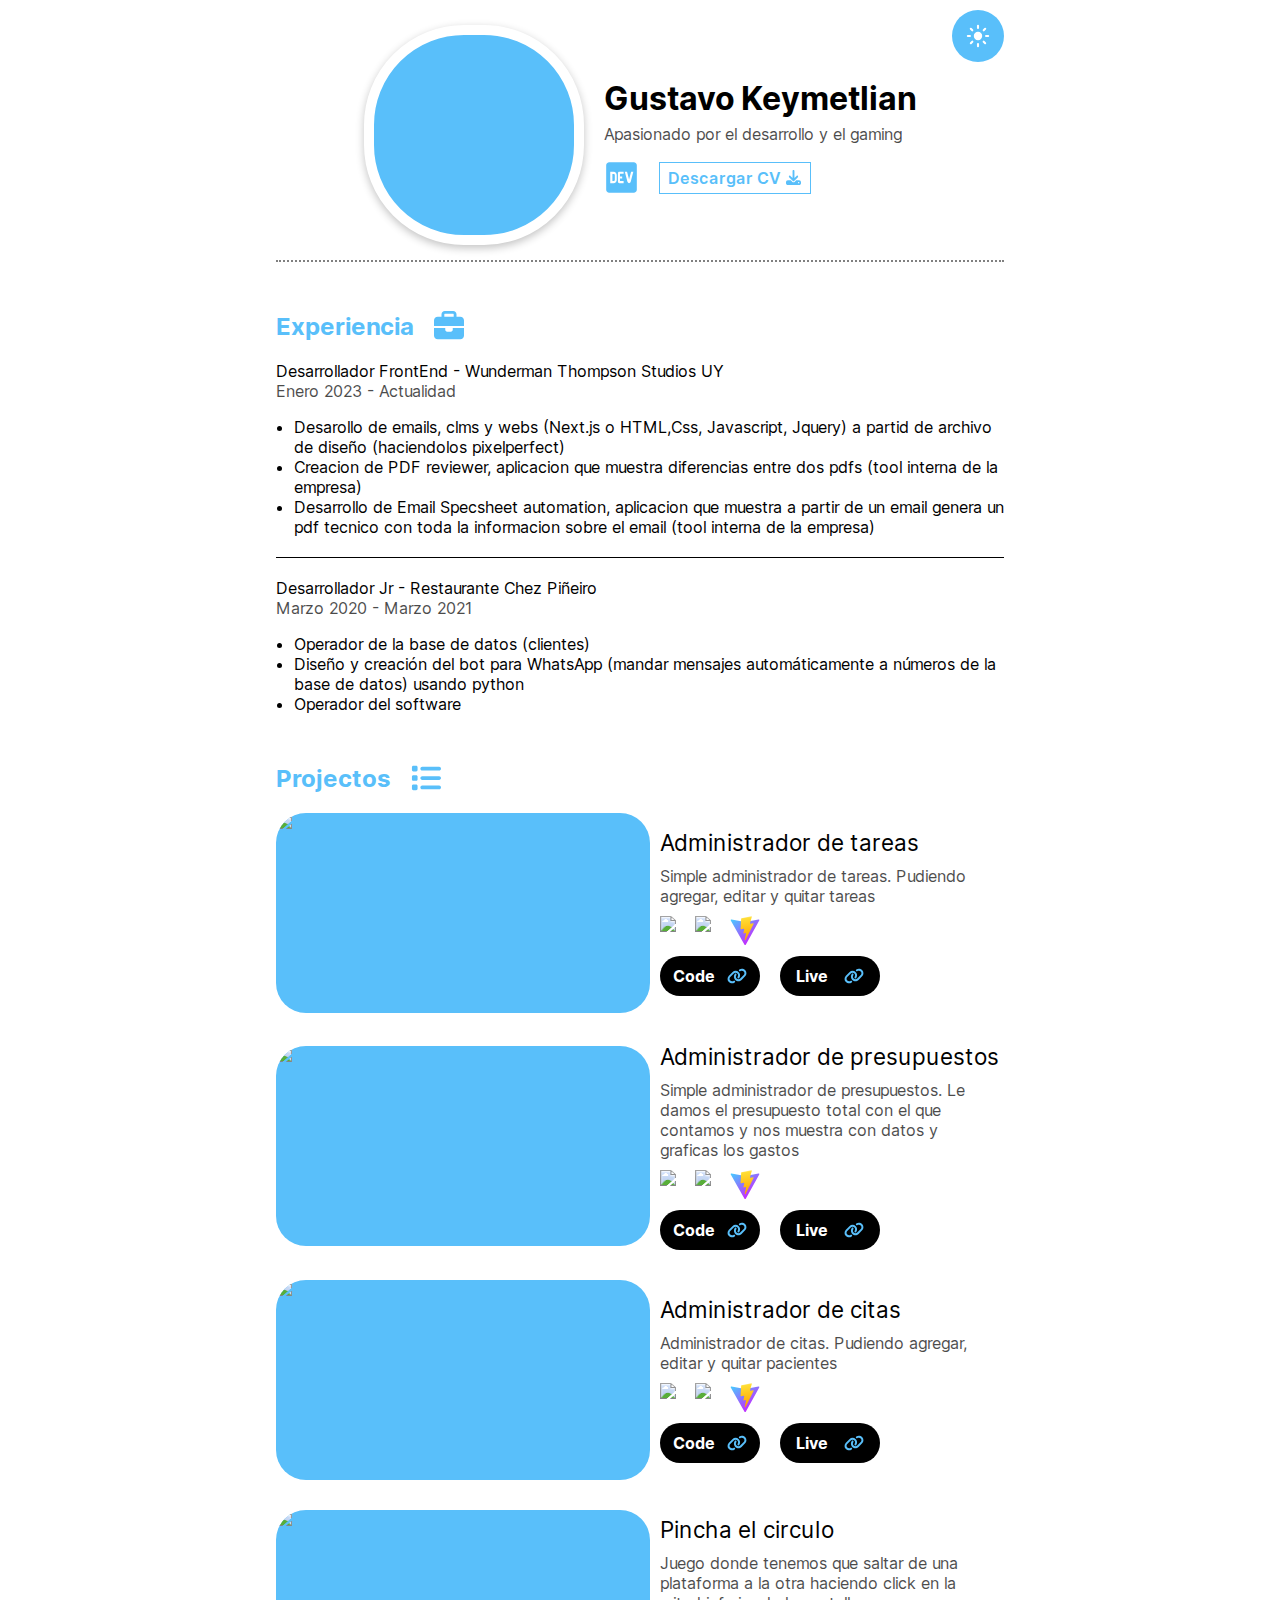
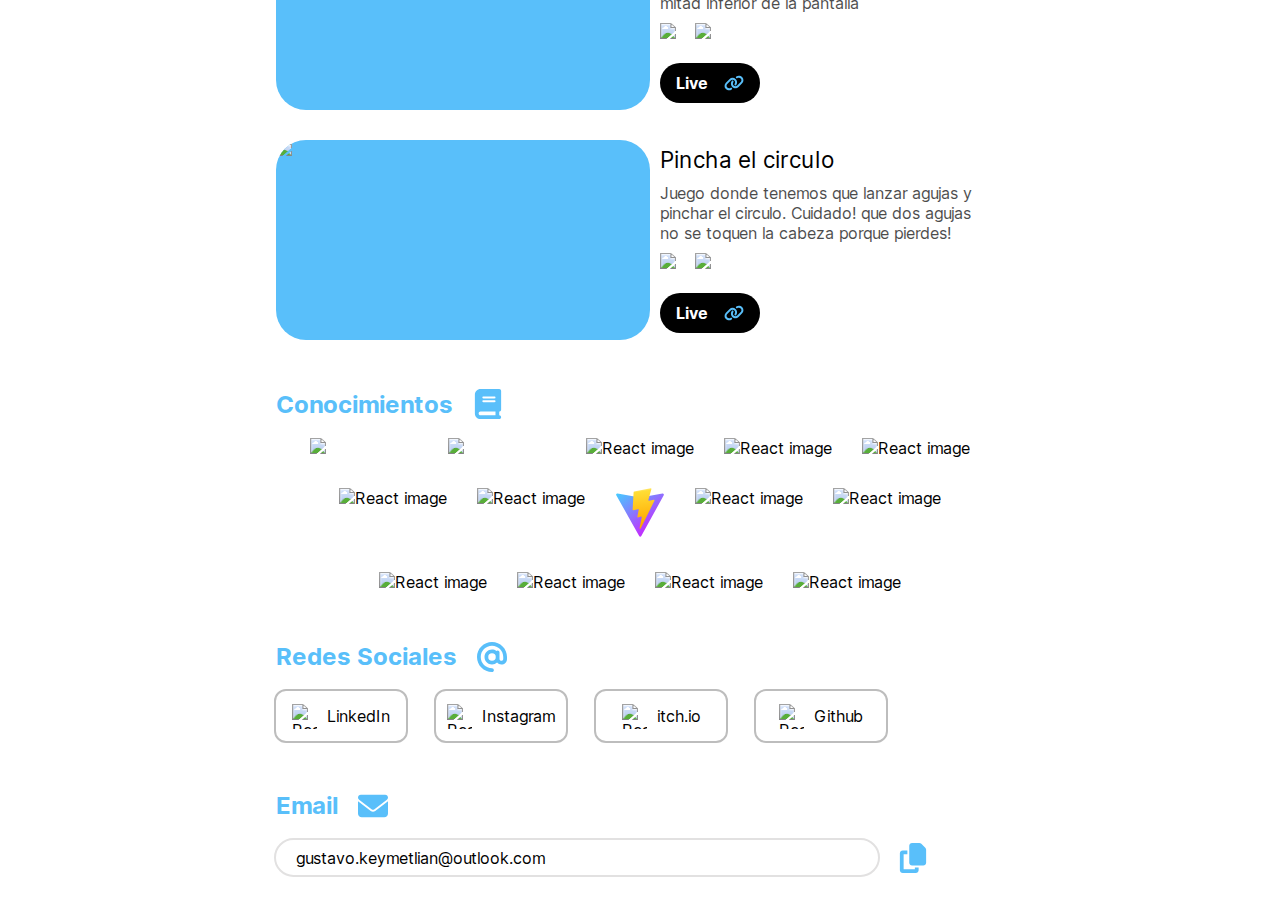
==== index.html @ 286934a1 "first portfolio" ====
<!DOCTYPE html><html lang="en"><head><meta charSet="utf-8"/><meta name="viewport" content="width=device-width, initial-scale=1"/><link rel="stylesheet" href="/_next/static/css/5f90baff3af85e0c.css" crossorigin="" data-precedence="next"/><link rel="stylesheet" href="/_next/static/css/d1be7bbf5c5e3a6f.css" crossorigin="" data-precedence="next"/><link rel="preload" as="script" fetchPriority="low" href="/_next/static/chunks/webpack-bd243fb8716d990f.js" crossorigin=""/><script src="/_next/static/chunks/fd9d1056-682474884c722e09.js" async="" crossorigin=""></script><script src="/_next/static/chunks/938-63525f9041b79ed0.js" async="" crossorigin=""></script><script src="/_next/static/chunks/main-app-09507c2486bda4ed.js" async="" crossorigin=""></script><script src="/_next/static/chunks/403-03a3c2fce11b69e3.js" async=""></script><script src="/_next/static/chunks/app/page-46fab2dc0947a4aa.js" async=""></script><script src="/_next/static/chunks/app/layout-208a69a991463c40.js" async=""></script><title>Gustavo Portfolio</title><meta name="description" content="Portfolio Desarrollador Web con next"/><script src="/_next/static/chunks/polyfills-c67a75d1b6f99dc8.js" crossorigin="" noModule=""></script></head><body class="__className_e66fe9"><div class="father"><button aria-label="Toggle Dark Mode" class="toggleButon"><svg xmlns="http://www.w3.org/2000/svg" viewBox="0 0 20 20" fill="currentColor" aria-hidden="true" class="icon"><path d="M10 2a.75.75 0 01.75.75v1.5a.75.75 0 01-1.5 0v-1.5A.75.75 0 0110 2zM10 15a.75.75 0 01.75.75v1.5a.75.75 0 01-1.5 0v-1.5A.75.75 0 0110 15zM10 7a3 3 0 100 6 3 3 0 000-6zM15.657 5.404a.75.75 0 10-1.06-1.06l-1.061 1.06a.75.75 0 001.06 1.06l1.06-1.06zM6.464 14.596a.75.75 0 10-1.06-1.06l-1.06 1.06a.75.75 0 001.06 1.06l1.06-1.06zM18 10a.75.75 0 01-.75.75h-1.5a.75.75 0 010-1.5h1.5A.75.75 0 0118 10zM5 10a.75.75 0 01-.75.75h-1.5a.75.75 0 010-1.5h1.5A.75.75 0 015 10zM14.596 15.657a.75.75 0 001.06-1.06l-1.06-1.061a.75.75 0 10-1.06 1.06l1.06 1.06zM5.404 6.464a.75.75 0 001.06-1.06l-1.06-1.06a.75.75 0 10-1.061 1.06l1.06 1.06z"></path></svg></button><section class="presentation_presentation__8xb_M undefined"><img alt="fotoGustavo" loading="lazy" width="350" height="350" decoding="async" data-nimg="1" class="presentation_profilePhoto__V4IY3" style="color:transparent" srcSet="/_next/image?url=%2F_next%2Fstatic%2Fmedia%2FfotoPerfil.a885a30d.png&amp;w=384&amp;q=75 1x, /_next/image?url=%2F_next%2Fstatic%2Fmedia%2FfotoPerfil.a885a30d.png&amp;w=750&amp;q=75 2x" src="/_next/image?url=%2F_next%2Fstatic%2Fmedia%2FfotoPerfil.a885a30d.png&amp;w=750&amp;q=75"/><div><h1 class="presentation_name__ZQnEI">Gustavo Keymetlian</h1><p class="presentation_description__AhUSm">Apasionado por el desarrollo y el gaming</p><div class="presentation_flex__hLR5l"><img alt="download image" loading="lazy" width="35" height="35" decoding="async" data-nimg="1" style="color:transparent" src="/_next/static/media/dev.2a977ae3.svg"/><a class="presentation_downloadSection__NT1V_ " href="@/../public/GustavoKeymetlian.pdf" download="">Descargar CV<img alt="download image" loading="lazy" width="15" height="15" decoding="async" data-nimg="1" style="color:transparent" src="/_next/static/media/download.70f32d7f.svg"/></a></div></div></section><section class="experience_experiences__1sxqH undefined"><div class="experience_flex__o4toz"><h2>Experiencia</h2><img alt="work image" loading="lazy" width="30" height="30" decoding="async" data-nimg="1" style="color:transparent" src="/_next/static/media/work.b83b3280.svg"/></div><div class="experience_experience__ClZl7"><p>Desarrollador FrontEnd - Wunderman Thompson Studios UY</p><span class="experience_greyText__TG2TB">Enero 2023 - Actualidad</span><ul><li>Desarollo de emails, clms y webs (Next.js o HTML,Css, Javascript, Jquery) a partid de archivo de diseño (haciendolos pixelperfect)</li><li>Creacion de PDF reviewer, aplicacion que muestra diferencias entre dos pdfs (tool interna de la empresa)</li><li>Desarrollo de Email Specsheet automation, aplicacion que muestra a partir de un email genera un pdf tecnico con toda la informacion sobre el email (tool interna de la empresa)</li></ul></div><div class="experience_separator__AfXGa"></div><div class="experience_experience__ClZl7"><p>Desarrollador Jr - Restaurante Chez Piñeiro</p><span class="experience_greyText__TG2TB">Marzo 2020 - Marzo 2021</span><ul><li>Operador de la base de datos (clientes)</li><li>Diseño y creación del bot para WhatsApp (mandar mensajes automáticamente a números de la base de datos) usando python</li><li>Operador del software</li></ul></div></section><section class="projects_projects__10ovj undefined"><div class="projects_flex__IRJRh"><h2>Projectos</h2><img alt="list image" loading="lazy" width="30" height="30" decoding="async" data-nimg="1" style="color:transparent" src="/_next/static/media/list.fbb0ab60.svg"/></div><div class="projects_project___bQSG"><div class="projects_imgContainer__wbToX"><img alt="Project Image" loading="lazy" width="500" height="300" decoding="async" data-nimg="1" style="color:transparent" srcSet="/_next/image?url=%2F_next%2Fstatic%2Fmedia%2FtaskManager.24642ab4.png&amp;w=640&amp;q=75 1x, /_next/image?url=%2F_next%2Fstatic%2Fmedia%2FtaskManager.24642ab4.png&amp;w=1080&amp;q=75 2x" src="/_next/image?url=%2F_next%2Fstatic%2Fmedia%2FtaskManager.24642ab4.png&amp;w=1080&amp;q=75"/></div><div class="projects_gap__sXAwa"><p class="projects_projectTitle__dQ88e">Administrador de tareas</p><div class="projects_greyText__fYWQj">Simple administrador de tareas. Pudiendo agregar, editar y quitar tareas</div><div class="projects_techImgs__Gky8Z"><img alt="React Logo" loading="lazy" width="30" height="30" decoding="async" data-nimg="1" style="color:transparent" srcSet="/_next/image?url=%2F_next%2Fstatic%2Fmedia%2Freact.4e445c0e.png&amp;w=32&amp;q=75 1x, /_next/image?url=%2F_next%2Fstatic%2Fmedia%2Freact.4e445c0e.png&amp;w=64&amp;q=75 2x" src="/_next/image?url=%2F_next%2Fstatic%2Fmedia%2Freact.4e445c0e.png&amp;w=64&amp;q=75"/><img alt="Tailwind Logo" loading="lazy" width="30" height="30" decoding="async" data-nimg="1" style="color:transparent" srcSet="/_next/image?url=%2F_next%2Fstatic%2Fmedia%2Ftailwind.8c4e25c4.png&amp;w=32&amp;q=75 1x, /_next/image?url=%2F_next%2Fstatic%2Fmedia%2Ftailwind.8c4e25c4.png&amp;w=64&amp;q=75 2x" src="/_next/image?url=%2F_next%2Fstatic%2Fmedia%2Ftailwind.8c4e25c4.png&amp;w=64&amp;q=75"/><img alt="Vite Logo" loading="lazy" width="30" height="30" decoding="async" data-nimg="1" style="color:transparent" src="/_next/static/media/vite.8cb2dcae.svg"/></div><div class="projects_buttons__13Nyw"><a class="projects_button__pK5DM" target="_blank" href="https://github.com/guskpo20/react-to-do-list">Code <img alt="Link image" loading="lazy" width="20" height="20" decoding="async" data-nimg="1" style="color:transparent" src="/_next/static/media/link.6bec6fb7.svg"/></a><a class="projects_button__pK5DM" target="_blank" href="https://helpful-kheer-2d9093.netlify.app">Live <img alt="Link image" loading="lazy" width="20" height="20" decoding="async" data-nimg="1" style="color:transparent" src="/_next/static/media/link.6bec6fb7.svg"/></a></div></div></div><div class="projects_project___bQSG"><div class="projects_imgContainer__wbToX"><img alt="Project Image" loading="lazy" width="500" height="300" decoding="async" data-nimg="1" style="color:transparent" srcSet="/_next/image?url=%2F_next%2Fstatic%2Fmedia%2FbudgetManager.d53332b6.jpg&amp;w=640&amp;q=75 1x, /_next/image?url=%2F_next%2Fstatic%2Fmedia%2FbudgetManager.d53332b6.jpg&amp;w=1080&amp;q=75 2x" src="/_next/image?url=%2F_next%2Fstatic%2Fmedia%2FbudgetManager.d53332b6.jpg&amp;w=1080&amp;q=75"/></div><div class="projects_gap__sXAwa"><p class="projects_projectTitle__dQ88e">Administrador de presupuestos</p><div class="projects_greyText__fYWQj">Simple administrador de presupuestos. Le damos el presupuesto total con el que contamos y nos muestra con datos y graficas los gastos</div><div class="projects_techImgs__Gky8Z"><img alt="React Logo" loading="lazy" width="30" height="30" decoding="async" data-nimg="1" style="color:transparent" srcSet="/_next/image?url=%2F_next%2Fstatic%2Fmedia%2Freact.4e445c0e.png&amp;w=32&amp;q=75 1x, /_next/image?url=%2F_next%2Fstatic%2Fmedia%2Freact.4e445c0e.png&amp;w=64&amp;q=75 2x" src="/_next/image?url=%2F_next%2Fstatic%2Fmedia%2Freact.4e445c0e.png&amp;w=64&amp;q=75"/><img alt="Tailwind Logo" loading="lazy" width="30" height="30" decoding="async" data-nimg="1" style="color:transparent" srcSet="/_next/image?url=%2F_next%2Fstatic%2Fmedia%2Ftailwind.8c4e25c4.png&amp;w=32&amp;q=75 1x, /_next/image?url=%2F_next%2Fstatic%2Fmedia%2Ftailwind.8c4e25c4.png&amp;w=64&amp;q=75 2x" src="/_next/image?url=%2F_next%2Fstatic%2Fmedia%2Ftailwind.8c4e25c4.png&amp;w=64&amp;q=75"/><img alt="Vite Logo" loading="lazy" width="30" height="30" decoding="async" data-nimg="1" style="color:transparent" src="/_next/static/media/vite.8cb2dcae.svg"/></div><div class="projects_buttons__13Nyw"><a class="projects_button__pK5DM" target="_blank" href="https://github.com/guskpo20/budget-manager">Code <img alt="Link image" loading="lazy" width="20" height="20" decoding="async" data-nimg="1" style="color:transparent" src="/_next/static/media/link.6bec6fb7.svg"/></a><a class="projects_button__pK5DM" target="_blank" href="https://steady-cocada-60026f.netlify.app">Live <img alt="Link image" loading="lazy" width="20" height="20" decoding="async" data-nimg="1" style="color:transparent" src="/_next/static/media/link.6bec6fb7.svg"/></a></div></div></div><div class="projects_project___bQSG"><div class="projects_imgContainer__wbToX"><img alt="Project Image" loading="lazy" width="500" height="300" decoding="async" data-nimg="1" style="color:transparent" srcSet="/_next/image?url=%2F_next%2Fstatic%2Fmedia%2Fadministrator.70a70d2c.png&amp;w=640&amp;q=75 1x, /_next/image?url=%2F_next%2Fstatic%2Fmedia%2Fadministrator.70a70d2c.png&amp;w=1080&amp;q=75 2x" src="/_next/image?url=%2F_next%2Fstatic%2Fmedia%2Fadministrator.70a70d2c.png&amp;w=1080&amp;q=75"/></div><div class="projects_gap__sXAwa"><p class="projects_projectTitle__dQ88e">Administrador de citas</p><div class="projects_greyText__fYWQj">Administrador de citas. Pudiendo agregar, editar y quitar pacientes</div><div class="projects_techImgs__Gky8Z"><img alt="React Logo" loading="lazy" width="30" height="30" decoding="async" data-nimg="1" style="color:transparent" srcSet="/_next/image?url=%2F_next%2Fstatic%2Fmedia%2Freact.4e445c0e.png&amp;w=32&amp;q=75 1x, /_next/image?url=%2F_next%2Fstatic%2Fmedia%2Freact.4e445c0e.png&amp;w=64&amp;q=75 2x" src="/_next/image?url=%2F_next%2Fstatic%2Fmedia%2Freact.4e445c0e.png&amp;w=64&amp;q=75"/><img alt="Tailwind Logo" loading="lazy" width="30" height="30" decoding="async" data-nimg="1" style="color:transparent" srcSet="/_next/image?url=%2F_next%2Fstatic%2Fmedia%2Ftailwind.8c4e25c4.png&amp;w=32&amp;q=75 1x, /_next/image?url=%2F_next%2Fstatic%2Fmedia%2Ftailwind.8c4e25c4.png&amp;w=64&amp;q=75 2x" src="/_next/image?url=%2F_next%2Fstatic%2Fmedia%2Ftailwind.8c4e25c4.png&amp;w=64&amp;q=75"/><img alt="Vite Logo" loading="lazy" width="30" height="30" decoding="async" data-nimg="1" style="color:transparent" src="/_next/static/media/vite.8cb2dcae.svg"/></div><div class="projects_buttons__13Nyw"><a class="projects_button__pK5DM" target="_blank" href="https://github.com/guskpo20/administrador-react">Code <img alt="Link image" loading="lazy" width="20" height="20" decoding="async" data-nimg="1" style="color:transparent" src="/_next/static/media/link.6bec6fb7.svg"/></a><a class="projects_button__pK5DM" target="_blank" href="https://animated-quokka-9d24f3.netlify.app">Live <img alt="Link image" loading="lazy" width="20" height="20" decoding="async" data-nimg="1" style="color:transparent" src="/_next/static/media/link.6bec6fb7.svg"/></a></div></div></div><div class="projects_project___bQSG"><div class="projects_imgContainer__wbToX"><img alt="Project Image" loading="lazy" width="500" height="300" decoding="async" data-nimg="1" style="color:transparent" srcSet="/_next/image?url=%2F_next%2Fstatic%2Fmedia%2Fsaltos.1bcf8fa1.png&amp;w=640&amp;q=75 1x, /_next/image?url=%2F_next%2Fstatic%2Fmedia%2Fsaltos.1bcf8fa1.png&amp;w=1080&amp;q=75 2x" src="/_next/image?url=%2F_next%2Fstatic%2Fmedia%2Fsaltos.1bcf8fa1.png&amp;w=1080&amp;q=75"/></div><div class="projects_gap__sXAwa"><p class="projects_projectTitle__dQ88e">Pincha el circulo</p><div class="projects_greyText__fYWQj">Juego donde tenemos que saltar de una plataforma a la otra haciendo click en la mitad inferior de la pantalla</div><div class="projects_techImgs__Gky8Z"><img alt="C# Logo" loading="lazy" width="30" height="30" decoding="async" data-nimg="1" style="color:transparent" srcSet="/_next/image?url=%2F_next%2Fstatic%2Fmedia%2FcSharp.b6e56f65.png&amp;w=32&amp;q=75 1x, /_next/image?url=%2F_next%2Fstatic%2Fmedia%2FcSharp.b6e56f65.png&amp;w=64&amp;q=75 2x" src="/_next/image?url=%2F_next%2Fstatic%2Fmedia%2FcSharp.b6e56f65.png&amp;w=64&amp;q=75"/><img alt="Tailwind Logo" loading="lazy" width="30" height="30" decoding="async" data-nimg="1" style="color:transparent" srcSet="/_next/image?url=%2F_next%2Fstatic%2Fmedia%2Funity.72695b64.png&amp;w=32&amp;q=75 1x, /_next/image?url=%2F_next%2Fstatic%2Fmedia%2Funity.72695b64.png&amp;w=64&amp;q=75 2x" src="/_next/image?url=%2F_next%2Fstatic%2Fmedia%2Funity.72695b64.png&amp;w=64&amp;q=75"/></div><div class="projects_buttons__13Nyw"><a class="projects_button__pK5DM" target="_blank" href="https://kustaa-uy.itch.io/el-saltos">Live <img alt="Link image" loading="lazy" width="20" height="20" decoding="async" data-nimg="1" style="color:transparent" src="/_next/static/media/link.6bec6fb7.svg"/></a></div></div></div><div class="projects_project___bQSG"><div class="projects_imgContainer__wbToX"><img alt="Project Image" loading="lazy" width="500" height="300" decoding="async" data-nimg="1" style="color:transparent" srcSet="/_next/image?url=%2F_next%2Fstatic%2Fmedia%2FneedleGame.ee6ad8a3.png&amp;w=640&amp;q=75 1x, /_next/image?url=%2F_next%2Fstatic%2Fmedia%2FneedleGame.ee6ad8a3.png&amp;w=1080&amp;q=75 2x" src="/_next/image?url=%2F_next%2Fstatic%2Fmedia%2FneedleGame.ee6ad8a3.png&amp;w=1080&amp;q=75"/></div><div class="projects_gap__sXAwa"><p class="projects_projectTitle__dQ88e">Pincha el circulo</p><div class="projects_greyText__fYWQj">Juego donde tenemos que lanzar agujas y pinchar el circulo. Cuidado! que dos agujas no se toquen la cabeza porque pierdes!</div><div class="projects_techImgs__Gky8Z"><img alt="C# Logo" loading="lazy" width="30" height="30" decoding="async" data-nimg="1" style="color:transparent" srcSet="/_next/image?url=%2F_next%2Fstatic%2Fmedia%2FcSharp.b6e56f65.png&amp;w=32&amp;q=75 1x, /_next/image?url=%2F_next%2Fstatic%2Fmedia%2FcSharp.b6e56f65.png&amp;w=64&amp;q=75 2x" src="/_next/image?url=%2F_next%2Fstatic%2Fmedia%2FcSharp.b6e56f65.png&amp;w=64&amp;q=75"/><img alt="Tailwind Logo" loading="lazy" width="30" height="30" decoding="async" data-nimg="1" style="color:transparent" srcSet="/_next/image?url=%2F_next%2Fstatic%2Fmedia%2Funity.72695b64.png&amp;w=32&amp;q=75 1x, /_next/image?url=%2F_next%2Fstatic%2Fmedia%2Funity.72695b64.png&amp;w=64&amp;q=75 2x" src="/_next/image?url=%2F_next%2Fstatic%2Fmedia%2Funity.72695b64.png&amp;w=64&amp;q=75"/></div><div class="projects_buttons__13Nyw"><a class="projects_button__pK5DM" target="_blank" href="https://kustaa-uy.itch.io/pincha-el-circulo">Live <img alt="Link image" loading="lazy" width="20" height="20" decoding="async" data-nimg="1" style="color:transparent" src="/_next/static/media/link.6bec6fb7.svg"/></a></div></div></div></section><section class="knowledge_knowledge__CBOoW undefined"><div class="knowledge_flex__qAgaO"><h2>Conocimientos</h2><img alt="Book image" loading="lazy" width="30" height="30" decoding="async" data-nimg="1" style="color:transparent" src="/_next/static/media/book.cac79949.svg"/></div><div class="knowledge_knowImgs__XZ_WW"><div><img alt="React image" loading="lazy" width="50" height="50" decoding="async" data-nimg="1" style="color:transparent" srcSet="/_next/image?url=%2F_next%2Fstatic%2Fmedia%2Fhtml.148388cb.png&amp;w=64&amp;q=75 1x, /_next/image?url=%2F_next%2Fstatic%2Fmedia%2Fhtml.148388cb.png&amp;w=128&amp;q=75 2x" src="/_next/image?url=%2F_next%2Fstatic%2Fmedia%2Fhtml.148388cb.png&amp;w=128&amp;q=75"/></div><div><img alt="React image" loading="lazy" width="50" height="50" decoding="async" data-nimg="1" style="color:transparent" srcSet="/_next/image?url=%2F_next%2Fstatic%2Fmedia%2Fcss.446f263d.png&amp;w=64&amp;q=75 1x, /_next/image?url=%2F_next%2Fstatic%2Fmedia%2Fcss.446f263d.png&amp;w=128&amp;q=75 2x" src="/_next/image?url=%2F_next%2Fstatic%2Fmedia%2Fcss.446f263d.png&amp;w=128&amp;q=75"/></div><div><img alt="React image" loading="lazy" width="50" height="50" decoding="async" data-nimg="1" style="color:transparent" srcSet="/_next/image?url=%2F_next%2Fstatic%2Fmedia%2Fjs.15da7f96.png&amp;w=64&amp;q=75 1x, /_next/image?url=%2F_next%2Fstatic%2Fmedia%2Fjs.15da7f96.png&amp;w=128&amp;q=75 2x" src="/_next/image?url=%2F_next%2Fstatic%2Fmedia%2Fjs.15da7f96.png&amp;w=128&amp;q=75"/></div><div><img alt="React image" loading="lazy" width="50" height="50" decoding="async" data-nimg="1" style="color:transparent" srcSet="/_next/image?url=%2F_next%2Fstatic%2Fmedia%2Fts.8993ba60.png&amp;w=64&amp;q=75 1x, /_next/image?url=%2F_next%2Fstatic%2Fmedia%2Fts.8993ba60.png&amp;w=128&amp;q=75 2x" src="/_next/image?url=%2F_next%2Fstatic%2Fmedia%2Fts.8993ba60.png&amp;w=128&amp;q=75"/></div><div><img alt="React image" loading="lazy" width="50" height="50" decoding="async" data-nimg="1" style="color:transparent" srcSet="/_next/image?url=%2F_next%2Fstatic%2Fmedia%2Fnode.bc9c7cfe.png&amp;w=64&amp;q=75 1x, /_next/image?url=%2F_next%2Fstatic%2Fmedia%2Fnode.bc9c7cfe.png&amp;w=128&amp;q=75 2x" src="/_next/image?url=%2F_next%2Fstatic%2Fmedia%2Fnode.bc9c7cfe.png&amp;w=128&amp;q=75"/></div><div><img alt="React image" loading="lazy" width="50" height="50" decoding="async" data-nimg="1" style="color:transparent" srcSet="/_next/image?url=%2F_next%2Fstatic%2Fmedia%2Freact.4e445c0e.png&amp;w=64&amp;q=75 1x, /_next/image?url=%2F_next%2Fstatic%2Fmedia%2Freact.4e445c0e.png&amp;w=128&amp;q=75 2x" src="/_next/image?url=%2F_next%2Fstatic%2Fmedia%2Freact.4e445c0e.png&amp;w=128&amp;q=75"/></div><div><img alt="React image" loading="lazy" width="50" height="50" decoding="async" data-nimg="1" style="color:transparent" srcSet="/_next/image?url=%2F_next%2Fstatic%2Fmedia%2Ftailwind.8c4e25c4.png&amp;w=64&amp;q=75 1x, /_next/image?url=%2F_next%2Fstatic%2Fmedia%2Ftailwind.8c4e25c4.png&amp;w=128&amp;q=75 2x" src="/_next/image?url=%2F_next%2Fstatic%2Fmedia%2Ftailwind.8c4e25c4.png&amp;w=128&amp;q=75"/></div><div><img alt="React image" loading="lazy" width="50" height="50" decoding="async" data-nimg="1" style="color:transparent" src="/_next/static/media/vite.8cb2dcae.svg"/></div><div><img alt="React image" loading="lazy" width="50" height="50" decoding="async" data-nimg="1" style="color:transparent" srcSet="/_next/image?url=%2F_next%2Fstatic%2Fmedia%2FcSharp.b6e56f65.png&amp;w=64&amp;q=75 1x, /_next/image?url=%2F_next%2Fstatic%2Fmedia%2FcSharp.b6e56f65.png&amp;w=128&amp;q=75 2x" src="/_next/image?url=%2F_next%2Fstatic%2Fmedia%2FcSharp.b6e56f65.png&amp;w=128&amp;q=75"/></div><div><img alt="React image" loading="lazy" width="50" height="50" decoding="async" data-nimg="1" style="color:transparent" srcSet="/_next/image?url=%2F_next%2Fstatic%2Fmedia%2Funity.72695b64.png&amp;w=64&amp;q=75 1x, /_next/image?url=%2F_next%2Fstatic%2Fmedia%2Funity.72695b64.png&amp;w=128&amp;q=75 2x" src="/_next/image?url=%2F_next%2Fstatic%2Fmedia%2Funity.72695b64.png&amp;w=128&amp;q=75"/></div><div><img alt="React image" loading="lazy" width="50" height="50" decoding="async" data-nimg="1" style="color:transparent" srcSet="/_next/image?url=%2F_next%2Fstatic%2Fmedia%2Fvue.d8a049bd.png&amp;w=64&amp;q=75 1x, /_next/image?url=%2F_next%2Fstatic%2Fmedia%2Fvue.d8a049bd.png&amp;w=128&amp;q=75 2x" src="/_next/image?url=%2F_next%2Fstatic%2Fmedia%2Fvue.d8a049bd.png&amp;w=128&amp;q=75"/></div><div><img alt="React image" loading="lazy" width="50" height="50" decoding="async" data-nimg="1" style="color:transparent" srcSet="/_next/image?url=%2F_next%2Fstatic%2Fmedia%2Fnext.727062fa.png&amp;w=64&amp;q=75 1x, /_next/image?url=%2F_next%2Fstatic%2Fmedia%2Fnext.727062fa.png&amp;w=128&amp;q=75 2x" src="/_next/image?url=%2F_next%2Fstatic%2Fmedia%2Fnext.727062fa.png&amp;w=128&amp;q=75"/></div><div><img alt="React image" loading="lazy" width="50" height="50" decoding="async" data-nimg="1" style="color:transparent" srcSet="/_next/image?url=%2F_next%2Fstatic%2Fmedia%2Fsalesforce.c9c2f486.png&amp;w=64&amp;q=75 1x, /_next/image?url=%2F_next%2Fstatic%2Fmedia%2Fsalesforce.c9c2f486.png&amp;w=128&amp;q=75 2x" src="/_next/image?url=%2F_next%2Fstatic%2Fmedia%2Fsalesforce.c9c2f486.png&amp;w=128&amp;q=75"/></div><div><img alt="React image" loading="lazy" width="50" height="50" decoding="async" data-nimg="1" style="color:transparent" srcSet="/_next/image?url=%2F_next%2Fstatic%2Fmedia%2Fveeva.617a6041.png&amp;w=64&amp;q=75 1x, /_next/image?url=%2F_next%2Fstatic%2Fmedia%2Fveeva.617a6041.png&amp;w=128&amp;q=75 2x" src="/_next/image?url=%2F_next%2Fstatic%2Fmedia%2Fveeva.617a6041.png&amp;w=128&amp;q=75"/></div></div></section><section class="social_social__nzm0F undefined"><div class="social_flex__1rZod"><h2>Redes Sociales</h2><img alt="Book image" loading="lazy" width="30" height="30" decoding="async" data-nimg="1" style="color:transparent" src="/_next/static/media/at.18d309b6.svg"/></div><div class="social_socials__Z3dUx"><a target="_blank" class="social_socialButton__nRB9_" href="https://www.linkedin.com/in/gustavo-keymetlian/"><img alt="React image" loading="lazy" width="25" height="25" decoding="async" data-nimg="1" style="color:transparent" srcSet="/_next/image?url=%2F_next%2Fstatic%2Fmedia%2Flinkedin.41771fb6.png&amp;w=32&amp;q=75 1x, /_next/image?url=%2F_next%2Fstatic%2Fmedia%2Flinkedin.41771fb6.png&amp;w=64&amp;q=75 2x" src="/_next/image?url=%2F_next%2Fstatic%2Fmedia%2Flinkedin.41771fb6.png&amp;w=64&amp;q=75"/>LinkedIn</a><a target="_blank" class="social_socialButton__nRB9_" href="https://www.instagram.com/tavo_ke/"><img alt="React image" loading="lazy" width="25" height="25" decoding="async" data-nimg="1" style="color:transparent" srcSet="/_next/image?url=%2F_next%2Fstatic%2Fmedia%2Finstagram.0e77e526.webp&amp;w=32&amp;q=75 1x, /_next/image?url=%2F_next%2Fstatic%2Fmedia%2Finstagram.0e77e526.webp&amp;w=64&amp;q=75 2x" src="/_next/image?url=%2F_next%2Fstatic%2Fmedia%2Finstagram.0e77e526.webp&amp;w=64&amp;q=75"/>Instagram</a><a target="_blank" class="social_socialButton__nRB9_" href="https://kustaa-uy.itch.io"><img alt="React image" loading="lazy" width="25" height="25" decoding="async" data-nimg="1" style="color:transparent" srcSet="/_next/image?url=%2F_next%2Fstatic%2Fmedia%2Fitchio.42799a62.png&amp;w=32&amp;q=75 1x, /_next/image?url=%2F_next%2Fstatic%2Fmedia%2Fitchio.42799a62.png&amp;w=64&amp;q=75 2x" src="/_next/image?url=%2F_next%2Fstatic%2Fmedia%2Fitchio.42799a62.png&amp;w=64&amp;q=75"/>itch.io</a><a target="_blank" class="social_socialButton__nRB9_" href="https://github.com/guskpo20"><img alt="React image" loading="lazy" width="25" height="25" decoding="async" data-nimg="1" style="color:transparent" srcSet="/_next/image?url=%2F_next%2Fstatic%2Fmedia%2Fgithub.e4f7420a.png&amp;w=32&amp;q=75 1x, /_next/image?url=%2F_next%2Fstatic%2Fmedia%2Fgithub.e4f7420a.png&amp;w=64&amp;q=75 2x" src="/_next/image?url=%2F_next%2Fstatic%2Fmedia%2Fgithub.e4f7420a.png&amp;w=64&amp;q=75"/>Github</a></div><div class="social_flex__1rZod social_email__JUb06"><h2>Email</h2><img alt="Book image" loading="lazy" width="30" height="30" decoding="async" data-nimg="1" style="color:transparent" src="/_next/static/media/email.412502fd.svg"/></div><div class="social_flex__1rZod social_sendEmail__R0G0W"><a class="social_sendEmail_Link__Oi7hx" href="mailto: gustavo.keymetlian@outlook.com">gustavo.keymetlian@outlook.com</a><img alt="Book image" loading="lazy" width="30" height="30" decoding="async" data-nimg="1" style="color:transparent" src="/_next/static/media/copy.5a8e3e19.svg"/></div></section></div><script src="/_next/static/chunks/webpack-bd243fb8716d990f.js" crossorigin="" async=""></script><script>(self.__next_f=self.__next_f||[]).push([0]);self.__next_f.push([2,null])</script><script>self.__next_f.push([1,"1:HL[\"/_next/static/css/5f90baff3af85e0c.css\",\"style\",{\"crossOrigin\":\"\"}]\n0:\"$L2\"\n"])</script><script>self.__next_f.push([1,"3:HL[\"/_next/static/css/d1be7bbf5c5e3a6f.css\",\"style\",{\"crossOrigin\":\"\"}]\n"])</script><script>self.__next_f.push([1,"4:I[7690,[],\"\"]\n6:I[7831,[],\"\"]\n7:I[6626,[\"403\",\"static/chunks/403-03a3c2fce11b69e3.js\",\"931\",\"static/chunks/app/page-46fab2dc0947a4aa.js\"],\"\"]\n8:I[9471,[\"185\",\"static/chunks/app/layout-208a69a991463c40.js\"],\"ThemeProvider\"]\n9:I[5613,[],\"\"]\na:I[1778,[],\"\"]\nc:I[8955,[],\"\"]\n"])</script><script>self.__next_f.push([1,"2:[[[\"$\",\"link\",\"0\",{\"rel\":\"stylesheet\",\"href\":\"/_next/static/css/5f90baff3af85e0c.css\",\"precedence\":\"next\",\"crossOrigin\":\"\"}]],[\"$\",\"$L4\",null,{\"buildId\":\"UPJgNs_vtKP4N3DXTnjyM\",\"assetPrefix\":\"\",\"initialCanonicalUrl\":\"/\",\"initialTree\":[\"\",{\"children\":[\"__PAGE__\",{}]},\"$undefined\",\"$undefined\",true],\"initialSeedData\":[\"\",{\"children\":[\"__PAGE__\",{},[\"$L5\",[\"$\",\"$L6\",null,{\"propsForComponent\":{\"params\":{}},\"Component\":\"$7\",\"isStaticGeneration\":true}],null]]},[null,[\"$\",\"html\",null,{\"lang\":\"en\",\"children\":[\"$\",\"body\",null,{\"className\":\"__className_e66fe9\",\"children\":[\"$\",\"$L8\",null,{\"children\":[\"$\",\"$L9\",null,{\"parallelRouterKey\":\"children\",\"segmentPath\":[\"children\"],\"loading\":\"$undefined\",\"loadingStyles\":\"$undefined\",\"loadingScripts\":\"$undefined\",\"hasLoading\":false,\"error\":\"$undefined\",\"errorStyles\":\"$undefined\",\"errorScripts\":\"$undefined\",\"template\":[\"$\",\"$La\",null,{}],\"templateStyles\":\"$undefined\",\"templateScripts\":\"$undefined\",\"notFound\":[[\"$\",\"title\",null,{\"children\":\"404: This page could not be found.\"}],[\"$\",\"div\",null,{\"style\":{\"fontFamily\":\"system-ui,\\\"Segoe UI\\\",Roboto,Helvetica,Arial,sans-serif,\\\"Apple Color Emoji\\\",\\\"Segoe UI Emoji\\\"\",\"height\":\"100vh\",\"textAlign\":\"center\",\"display\":\"flex\",\"flexDirection\":\"column\",\"alignItems\":\"center\",\"justifyContent\":\"center\"},\"children\":[\"$\",\"div\",null,{\"children\":[[\"$\",\"style\",null,{\"dangerouslySetInnerHTML\":{\"__html\":\"body{color:#000;background:#fff;margin:0}.next-error-h1{border-right:1px solid rgba(0,0,0,.3)}@media (prefers-color-scheme:dark){body{color:#fff;background:#000}.next-error-h1{border-right:1px solid rgba(255,255,255,.3)}}\"}}],[\"$\",\"h1\",null,{\"className\":\"next-error-h1\",\"style\":{\"display\":\"inline-block\",\"margin\":\"0 20px 0 0\",\"padding\":\"0 23px 0 0\",\"fontSize\":24,\"fontWeight\":500,\"verticalAlign\":\"top\",\"lineHeight\":\"49px\"},\"children\":\"404\"}],[\"$\",\"div\",null,{\"style\":{\"display\":\"inline-block\"},\"children\":[\"$\",\"h2\",null,{\"style\":{\"fontSize\":14,\"fontWeight\":400,\"lineHeight\":\"49px\",\"margin\":0},\"children\":\"This page could not be found.\"}]}]]}]}]],\"notFoundStyles\":[],\"styles\":[[\"$\",\"link\",\"0\",{\"rel\":\"stylesheet\",\"href\":\"/_next/static/css/d1be7bbf5c5e3a6f.css\",\"precedence\":\"next\",\"crossOrigin\":\"\"}]]}]}]}]}],null]],\"initialHead\":[false,\"$Lb\"],\"globalErrorComponent\":\"$c\"}]]\n"])</script><script>self.__next_f.push([1,"b:[[\"$\",\"meta\",\"0\",{\"name\":\"viewport\",\"content\":\"width=device-width, initial-scale=1\"}],[\"$\",\"meta\",\"1\",{\"charSet\":\"utf-8\"}],[\"$\",\"title\",\"2\",{\"children\":\"Gustavo Portfolio\"}],[\"$\",\"meta\",\"3\",{\"name\":\"description\",\"content\":\"Portfolio Desarrollador Web con next\"}]]\n5:null\n"])</script><script>self.__next_f.push([1,""])</script></body></html>
---- _next/static/css/5f90baff3af85e0c.css ----
:root{--foreground-rgb:0,0,0;--background-start-rgb:214,219,220;--background-end-rgb:255,255,255;background:#fff}:root.dark{background-color:#000}@media(prefers-color-scheme:dark){:root{--foreground-rgb:255,255,255;--background-start-rgb:0,0,0;--background-end-rgb:0,0,0}}body{color:rgb(var(--foreground-rgb));max-width:728px;margin:0 auto}body .father{margin-top:10px;position:relative}.toggleButon{position:absolute;right:0;border-radius:999px;background-color:#59bffa;padding:.75rem;border:none;display:flex;align-items:center;justify-content:center;width:auto;cursor:pointer}.toggleButon:hover{background-color:#237bad}.toggleButon .icon{height:1.75rem;width:1.75rem;color:#fff}@font-face{font-family:__Inter_e66fe9;font-style:normal;font-weight:100 900;font-display:swap;src:url(/_next/static/media/ec159349637c90ad-s.woff2) format("woff2");unicode-range:U+0460-052f,U+1c80-1c88,U+20b4,U+2de0-2dff,U+a640-a69f,U+fe2e-fe2f}@font-face{font-family:__Inter_e66fe9;font-style:normal;font-weight:100 900;font-display:swap;src:url(/_next/static/media/513657b02c5c193f-s.woff2) format("woff2");unicode-range:U+0301,U+0400-045f,U+0490-0491,U+04b0-04b1,U+2116}@font-face{font-family:__Inter_e66fe9;font-style:normal;font-weight:100 900;font-display:swap;src:url(/_next/static/media/fd4db3eb5472fc27-s.woff2) format("woff2");unicode-range:U+1f??}@font-face{font-family:__Inter_e66fe9;font-style:normal;font-weight:100 900;font-display:swap;src:url(/_next/static/media/51ed15f9841b9f9d-s.woff2) format("woff2");unicode-range:U+0370-03ff}@font-face{font-family:__Inter_e66fe9;font-style:normal;font-weight:100 900;font-display:swap;src:url(/_next/static/media/05a31a2ca4975f99-s.woff2) format("woff2");unicode-range:U+0102-0103,U+0110-0111,U+0128-0129,U+0168-0169,U+01a0-01a1,U+01af-01b0,U+0300-0301,U+0303-0304,U+0308-0309,U+0323,U+0329,U+1ea0-1ef9,U+20ab}@font-face{font-family:__Inter_e66fe9;font-style:normal;font-weight:100 900;font-display:swap;src:url(/_next/static/media/d6b16ce4a6175f26-s.woff2) format("woff2");unicode-range:U+0100-02af,U+0304,U+0308,U+0329,U+1e00-1e9f,U+1ef2-1eff,U+2020,U+20a0-20ab,U+20ad-20cf,U+2113,U+2c60-2c7f,U+a720-a7ff}@font-face{font-family:__Inter_e66fe9;font-style:normal;font-weight:100 900;font-display:swap;src:url(/_next/static/media/c9a5bc6a7c948fb0-s.p.woff2) format("woff2");unicode-range:U+00??,U+0131,U+0152-0153,U+02bb-02bc,U+02c6,U+02da,U+02dc,U+0304,U+0308,U+0329,U+2000-206f,U+2074,U+20ac,U+2122,U+2191,U+2193,U+2212,U+2215,U+feff,U+fffd}@font-face{font-family:__Inter_Fallback_e66fe9;src:local("Arial");ascent-override:90.20%;descent-override:22.48%;line-gap-override:0.00%;size-adjust:107.40%}.__className_e66fe9{font-family:__Inter_e66fe9,__Inter_Fallback_e66fe9;font-style:normal}
---- _next/static/css/d1be7bbf5c5e3a6f.css ----
.presentation_presentation__8xb_M{display:flex;min-height:250px;justify-content:center;align-items:center;color:#000;gap:20px;flex-wrap:wrap;padding:0 5px;border-bottom:2px dotted gray}@media(max-width:1250px){.presentation_presentation__8xb_M{padding:20px}}.presentation_presentation__8xb_M.presentation_dark__OZJvK{color:#fff}.presentation_presentation__8xb_M.presentation_dark__OZJvK .presentation_profilePhoto__V4IY3{border:10px solid #2e2e2e!important}.presentation_presentation__8xb_M .presentation_name__ZQnEI{font-size:2rem;font-weight:700;line-height:.2}@media(max-width:355px){.presentation_presentation__8xb_M .presentation_name__ZQnEI{line-height:1}}.presentation_presentation__8xb_M .presentation_description__AhUSm{opacity:.7}.presentation_presentation__8xb_M .presentation_profilePhoto__V4IY3{background-color:#59bffa;width:200px;height:200px;border-radius:100px;border:10px solid #fff;box-shadow:0 3px 8px rgba(0,0,0,.24)}.presentation_presentation__8xb_M .presentation_flex__hLR5l{display:flex;align-items:center;gap:20px;margin-top:10px}@media(max-width:600px){.presentation_presentation__8xb_M .presentation_flex__hLR5l{margin-bottom:20px;justify-content:center}}.presentation_presentation__8xb_M .presentation_downloadSection__NT1V_{display:flex;align-items:center;justify-content:center;gap:5px;border:1px solid #59bffa;color:#59bffa;width:150px;height:30px;font-weight:600;text-decoration:none}.presentation_presentation__8xb_M .presentation_downloadSection__NT1V_.presentation_english__OOog5{width:180px!important}.experience_experiences__1sxqH{margin-top:30px;color:#000}@media(max-width:733px){.experience_experiences__1sxqH{padding:0 20px}}.experience_experiences__1sxqH.experience_dark___I_lI{color:#fff}.experience_experiences__1sxqH.experience_dark___I_lI .experience_separator__AfXGa{border-bottom:1px solid #fff!important}.experience_experiences__1sxqH h2{color:#59bffa}.experience_experiences__1sxqH .experience_flex__o4toz{display:flex;align-items:center;gap:20px}@media(max-width:733px){.experience_experiences__1sxqH .experience_flex__o4toz{margin-bottom:20px}}.experience_experiences__1sxqH .experience_separator__AfXGa{border-bottom:1px solid #000;margin-bottom:20px}.experience_experiences__1sxqH .experience_experience__ClZl7{margin-bottom:20px}.experience_experiences__1sxqH .experience_experience__ClZl7 p{margin-top:0;margin-bottom:0}.experience_experiences__1sxqH .experience_experience__ClZl7 .experience_greyText__TG2TB{opacity:.7}.experience_experiences__1sxqH .experience_experience__ClZl7 ul{padding-left:18px}.projects_projects__10ovj{margin-top:30px;color:#000}@media(max-width:733px){.projects_projects__10ovj{padding:0 20px}}.projects_projects__10ovj.projects_dark__w1f_u{color:#fff}.projects_projects__10ovj.projects_dark__w1f_u .projects_button__pK5DM{background-color:#fff!important;color:#000!important}.projects_projects__10ovj h2{color:#59bffa}.projects_projects__10ovj .projects_flex__IRJRh{display:flex;align-items:center;gap:20px}@media(max-width:733px){.projects_projects__10ovj .projects_flex__IRJRh{margin-bottom:20px}}.projects_projects__10ovj .projects_project___bQSG{margin-bottom:30px;display:flex;align-items:center;gap:10px;flex-wrap:wrap}@media(max-width:740px){.projects_projects__10ovj .projects_project___bQSG{margin-bottom:60px}}.projects_projects__10ovj .projects_project___bQSG .projects_imgContainer__wbToX{width:374px;height:200px;overflow:hidden;background-color:#59bffa;border-radius:30px}@media(max-width:740px){.projects_projects__10ovj .projects_project___bQSG .projects_imgContainer__wbToX{width:100%}}.projects_projects__10ovj .projects_project___bQSG .projects_imgContainer__wbToX img{width:100%!important;height:auto}.projects_projects__10ovj .projects_project___bQSG .projects_gap__sXAwa{display:flex;flex-direction:column;gap:10px}.projects_projects__10ovj .projects_project___bQSG .projects_gap__sXAwa .projects_projectTitle__dQ88e{font-size:1.4rem}.projects_projects__10ovj .projects_project___bQSG .projects_gap__sXAwa p{margin-top:0;margin-bottom:0}.projects_projects__10ovj .projects_project___bQSG .projects_gap__sXAwa .projects_greyText__fYWQj{opacity:.7;max-width:334px}.projects_projects__10ovj .projects_project___bQSG .projects_gap__sXAwa .projects_techImgs__Gky8Z{display:flex;gap:5px}.projects_projects__10ovj .projects_project___bQSG .projects_gap__sXAwa .projects_buttons__13Nyw{display:flex;gap:20px}.projects_projects__10ovj .projects_project___bQSG .projects_gap__sXAwa .projects_button__pK5DM{width:100px;height:40px;border-radius:20px;display:flex;align-items:center;justify-content:space-evenly;background-color:#000;color:#fff;text-decoration:none;font-weight:700;cursor:pointer}.knowledge_knowledge__CBOoW{margin-top:30px;color:#000}@media(max-width:733px){.knowledge_knowledge__CBOoW{padding:0 20px}}.knowledge_knowledge__CBOoW.knowledge_dark__e7j9v{color:#fff}.knowledge_knowledge__CBOoW h2{color:#59bffa}.knowledge_knowledge__CBOoW .knowledge_flex__qAgaO{display:flex;align-items:center;gap:20px}@media(max-width:733px){.knowledge_knowledge__CBOoW .knowledge_flex__qAgaO{margin-bottom:20px}}.knowledge_knowledge__CBOoW .knowledge_knowImgs__XZ_WW{display:flex;flex-wrap:wrap;justify-content:center;gap:30px}.knowledge_knowledge__CBOoW .knowledge_knowImgs__XZ_WW div{min-width:50px}.knowledge_knowledge__CBOoW .knowledge_knowImgs__XZ_WW div img{height:50px;width:auto}.social_social__nzm0F{margin-top:30px;margin-bottom:30px;color:#000}@media(max-width:733px){.social_social__nzm0F{padding:0 20px}}.social_social__nzm0F.social_dark__VJ7Gx{color:#fff}.social_social__nzm0F.social_dark__VJ7Gx .social_socialButton__nRB9_{background-color:#fff}.social_social__nzm0F.social_dark__VJ7Gx .social_socialButton__nRB9_:hover{box-shadow:0 3px 8px hsla(0,1%,72%,.24)}.social_social__nzm0F.social_dark__VJ7Gx .social_sendEmail_Link__Oi7hx{color:#fff}.social_social__nzm0F h2{color:#59bffa}.social_social__nzm0F .social_flex__1rZod{display:flex;align-items:center;gap:20px}@media(max-width:733px){.social_social__nzm0F .social_flex__1rZod{margin-bottom:20px}}.social_social__nzm0F .social_socials__Z3dUx{display:flex;flex-wrap:wrap;gap:30px}@media(max-width:657px){.social_social__nzm0F .social_socials__Z3dUx{justify-content:center}}.social_social__nzm0F .social_socialButton__nRB9_{display:flex;align-items:center;justify-content:center;gap:10px;width:130px;height:50px;border-radius:10px;outline:2px solid hsla(0,0%,50%,.521);text-decoration:none;color:#000}.social_social__nzm0F .social_socialButton__nRB9_:hover{box-shadow:0 3px 8px rgba(0,0,0,.24)}.social_social__nzm0F .social_email__JUb06{margin-top:30px}.social_social__nzm0F .social_sendEmail__R0G0W{display:flex;align-items:center;flex-wrap:wrap}.social_social__nzm0F .social_sendEmail_Link__Oi7hx{display:flex;align-items:center;max-width:80%;outline:2px solid #e2e1e1;color:#000;text-decoration:none;width:100%;height:35px;padding-left:20px;border-radius:20px;overflow:hidden}@media(max-width:375px){.social_social__nzm0F .social_sendEmail_Link__Oi7hx{max-width:70%;padding-left:5px}}
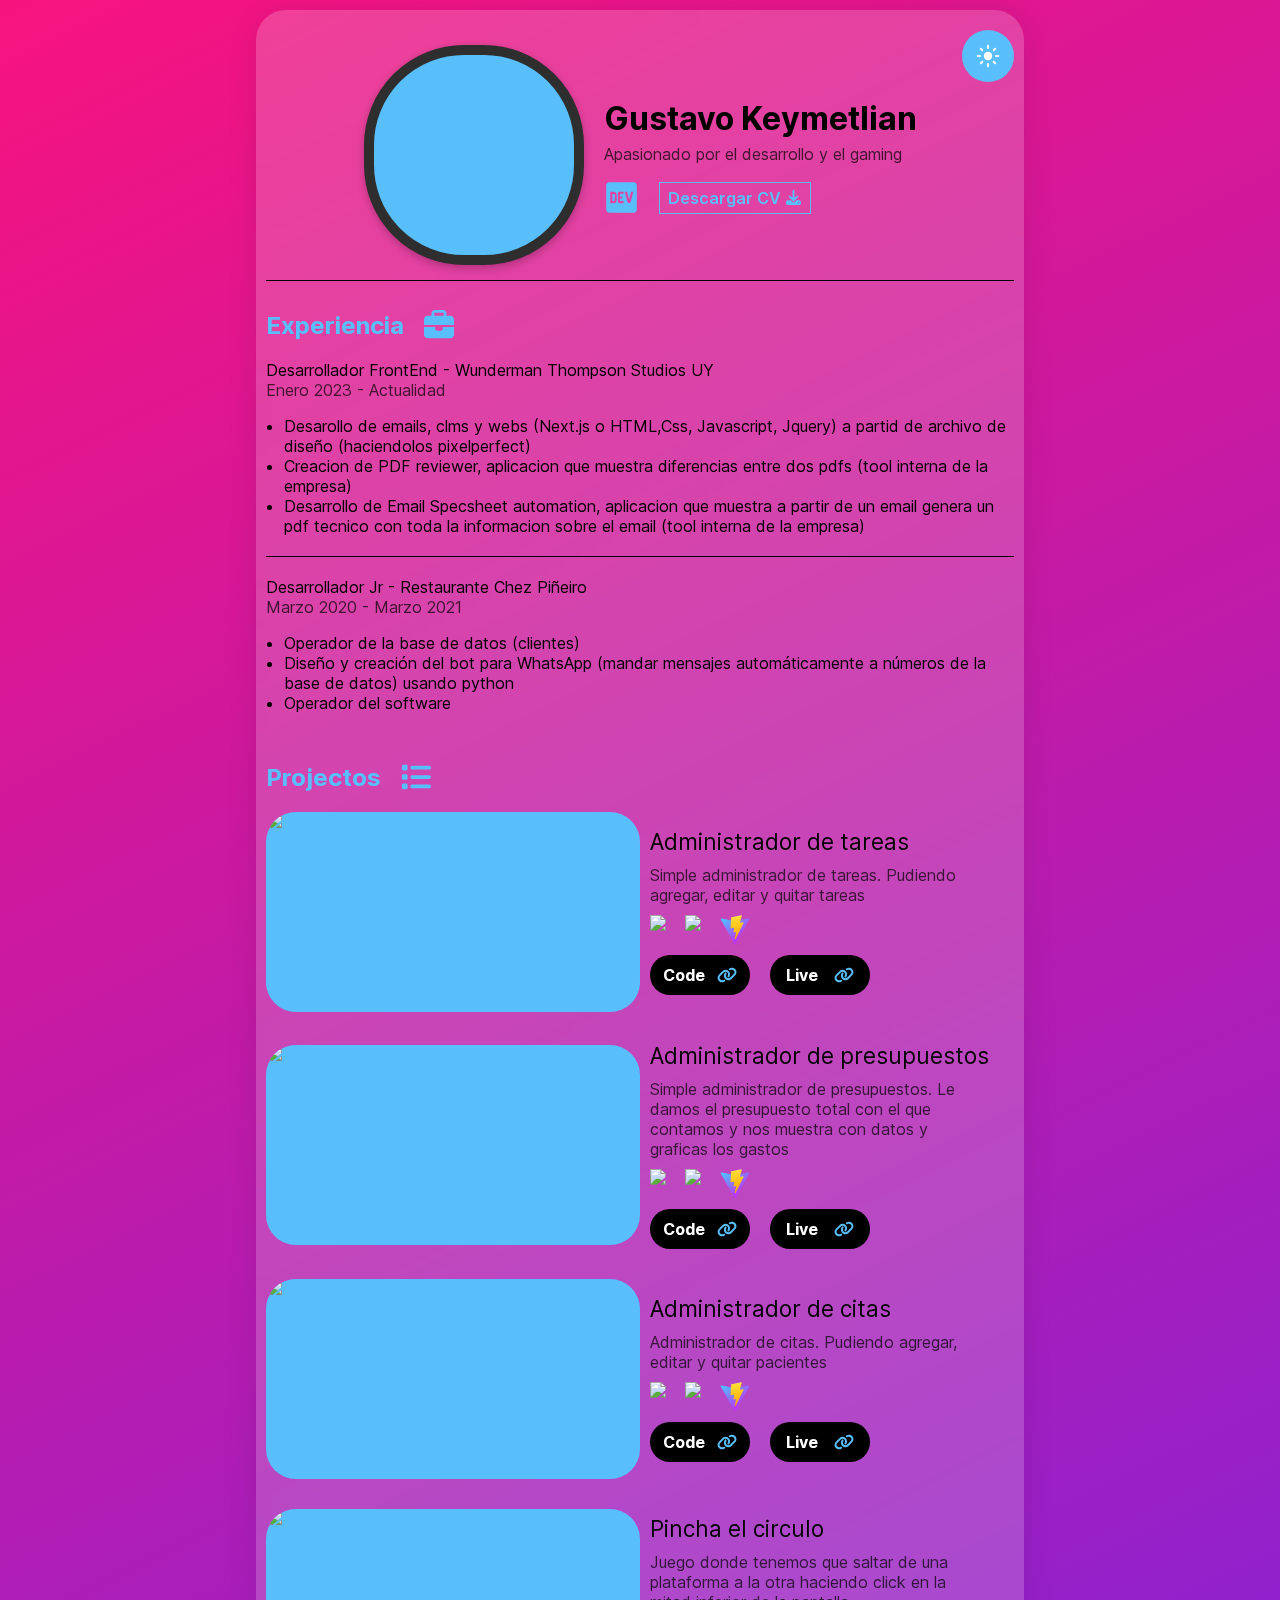
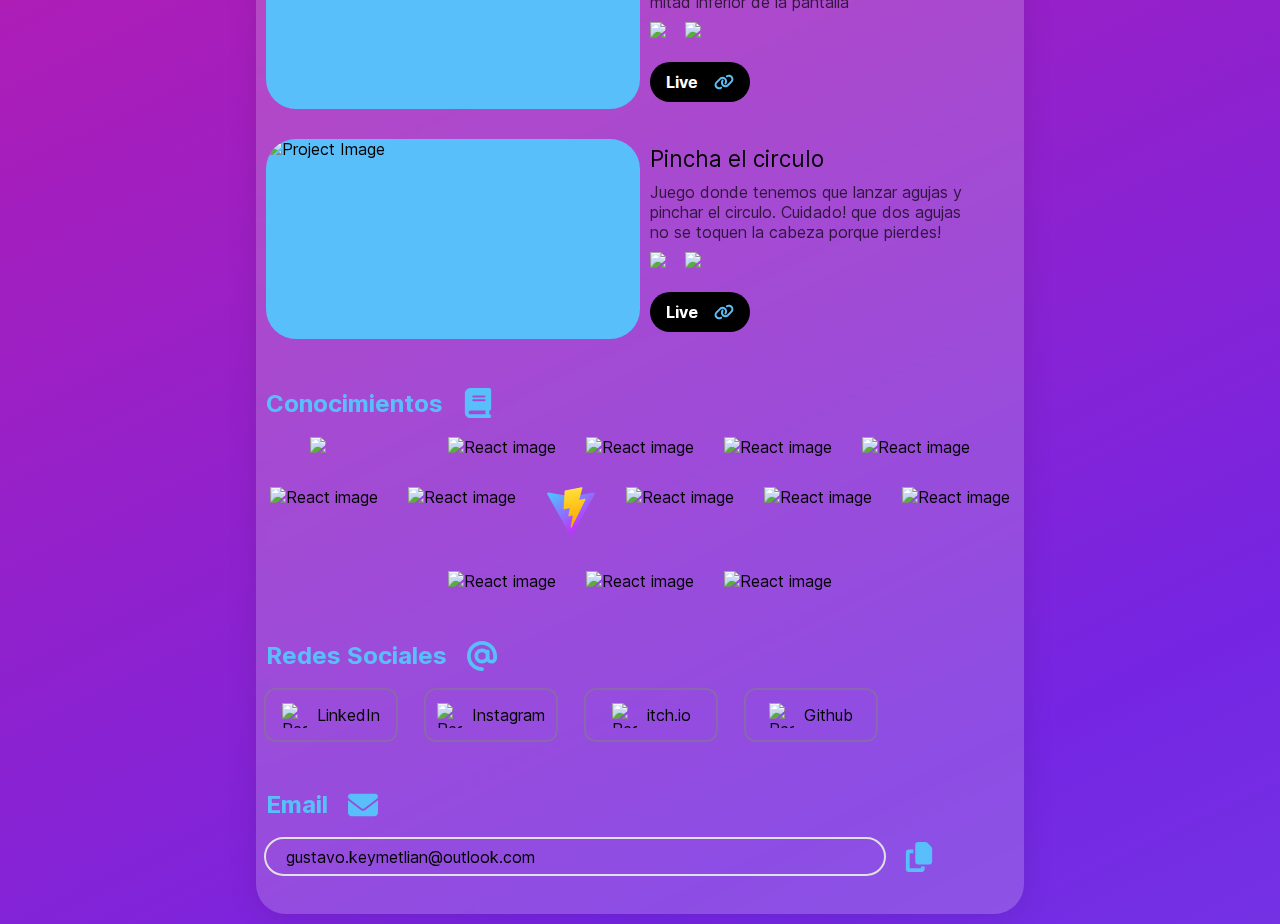
==== commit 6ab4315f: "animated background" ====
--- a/index.html
+++ b/index.html
@@ -1 +1 @@
-<!DOCTYPE html><html lang="en"><head><meta charSet="utf-8"/><meta name="viewport" content="width=device-width, initial-scale=1"/><link rel="stylesheet" href="/_next/static/css/5f90baff3af85e0c.css" crossorigin="" data-precedence="next"/><link rel="stylesheet" href="/_next/static/css/d1be7bbf5c5e3a6f.css" crossorigin="" data-precedence="next"/><link rel="preload" as="script" fetchPriority="low" href="/_next/static/chunks/webpack-bd243fb8716d990f.js" crossorigin=""/><script src="/_next/static/chunks/fd9d1056-682474884c722e09.js" async="" crossorigin=""></script><script src="/_next/static/chunks/938-63525f9041b79ed0.js" async="" crossorigin=""></script><script src="/_next/static/chunks/main-app-09507c2486bda4ed.js" async="" crossorigin=""></script><script src="/_next/static/chunks/403-03a3c2fce11b69e3.js" async=""></script><script src="/_next/static/chunks/app/page-46fab2dc0947a4aa.js" async=""></script><script src="/_next/static/chunks/app/layout-208a69a991463c40.js" async=""></script><title>Gustavo Portfolio</title><meta name="description" content="Portfolio Desarrollador Web con next"/><script src="/_next/static/chunks/polyfills-c67a75d1b6f99dc8.js" crossorigin="" noModule=""></script></head><body class="__className_e66fe9"><div class="father"><button aria-label="Toggle Dark Mode" class="toggleButon"><svg xmlns="http://www.w3.org/2000/svg" viewBox="0 0 20 20" fill="currentColor" aria-hidden="true" class="icon"><path d="M10 2a.75.75 0 01.75.75v1.5a.75.75 0 01-1.5 0v-1.5A.75.75 0 0110 2zM10 15a.75.75 0 01.75.75v1.5a.75.75 0 01-1.5 0v-1.5A.75.75 0 0110 15zM10 7a3 3 0 100 6 3 3 0 000-6zM15.657 5.404a.75.75 0 10-1.06-1.06l-1.061 1.06a.75.75 0 001.06 1.06l1.06-1.06zM6.464 14.596a.75.75 0 10-1.06-1.06l-1.06 1.06a.75.75 0 001.06 1.06l1.06-1.06zM18 10a.75.75 0 01-.75.75h-1.5a.75.75 0 010-1.5h1.5A.75.75 0 0118 10zM5 10a.75.75 0 01-.75.75h-1.5a.75.75 0 010-1.5h1.5A.75.75 0 015 10zM14.596 15.657a.75.75 0 001.06-1.06l-1.06-1.061a.75.75 0 10-1.06 1.06l1.06 1.06zM5.404 6.464a.75.75 0 001.06-1.06l-1.06-1.06a.75.75 0 10-1.061 1.06l1.06 1.06z"></path></svg></button><section class="presentation_presentation__8xb_M undefined"><img alt="fotoGustavo" loading="lazy" width="350" height="350" decoding="async" data-nimg="1" class="presentation_profilePhoto__V4IY3" style="color:transparent" srcSet="/_next/image?url=%2F_next%2Fstatic%2Fmedia%2FfotoPerfil.a885a30d.png&amp;w=384&amp;q=75 1x, /_next/image?url=%2F_next%2Fstatic%2Fmedia%2FfotoPerfil.a885a30d.png&amp;w=750&amp;q=75 2x" src="/_next/image?url=%2F_next%2Fstatic%2Fmedia%2FfotoPerfil.a885a30d.png&amp;w=750&amp;q=75"/><div><h1 class="presentation_name__ZQnEI">Gustavo Keymetlian</h1><p class="presentation_description__AhUSm">Apasionado por el desarrollo y el gaming</p><div class="presentation_flex__hLR5l"><img alt="download image" loading="lazy" width="35" height="35" decoding="async" data-nimg="1" style="color:transparent" src="/_next/static/media/dev.2a977ae3.svg"/><a class="presentation_downloadSection__NT1V_ " href="@/../public/GustavoKeymetlian.pdf" download="">Descargar CV<img alt="download image" loading="lazy" width="15" height="15" decoding="async" data-nimg="1" style="color:transparent" src="/_next/static/media/download.70f32d7f.svg"/></a></div></div></section><section class="experience_experiences__1sxqH undefined"><div class="experience_flex__o4toz"><h2>Experiencia</h2><img alt="work image" loading="lazy" width="30" height="30" decoding="async" data-nimg="1" style="color:transparent" src="/_next/static/media/work.b83b3280.svg"/></div><div class="experience_experience__ClZl7"><p>Desarrollador FrontEnd - Wunderman Thompson Studios UY</p><span class="experience_greyText__TG2TB">Enero 2023 - Actualidad</span><ul><li>Desarollo de emails, clms y webs (Next.js o HTML,Css, Javascript, Jquery) a partid de archivo de diseño (haciendolos pixelperfect)</li><li>Creacion de PDF reviewer, aplicacion que muestra diferencias entre dos pdfs (tool interna de la empresa)</li><li>Desarrollo de Email Specsheet automation, aplicacion que muestra a partir de un email genera un pdf tecnico con toda la informacion sobre el email (tool interna de la empresa)</li></ul></div><div class="experience_separator__AfXGa"></div><div class="experience_experience__ClZl7"><p>Desarrollador Jr - Restaurante Chez Piñeiro</p><span class="experience_greyText__TG2TB">Marzo 2020 - Marzo 2021</span><ul><li>Operador de la base de datos (clientes)</li><li>Diseño y creación del bot para WhatsApp (mandar mensajes automáticamente a números de la base de datos) usando python</li><li>Operador del software</li></ul></div></section><section class="projects_projects__10ovj undefined"><div class="projects_flex__IRJRh"><h2>Projectos</h2><img alt="list image" loading="lazy" width="30" height="30" decoding="async" data-nimg="1" style="color:transparent" src="/_next/static/media/list.fbb0ab60.svg"/></div><div class="projects_project___bQSG"><div class="projects_imgContainer__wbToX"><img alt="Project Image" loading="lazy" width="500" height="300" decoding="async" data-nimg="1" style="color:transparent" srcSet="/_next/image?url=%2F_next%2Fstatic%2Fmedia%2FtaskManager.24642ab4.png&amp;w=640&amp;q=75 1x, /_next/image?url=%2F_next%2Fstatic%2Fmedia%2FtaskManager.24642ab4.png&amp;w=1080&amp;q=75 2x" src="/_next/image?url=%2F_next%2Fstatic%2Fmedia%2FtaskManager.24642ab4.png&amp;w=1080&amp;q=75"/></div><div class="projects_gap__sXAwa"><p class="projects_projectTitle__dQ88e">Administrador de tareas</p><div class="projects_greyText__fYWQj">Simple administrador de tareas. Pudiendo agregar, editar y quitar tareas</div><div class="projects_techImgs__Gky8Z"><img alt="React Logo" loading="lazy" width="30" height="30" decoding="async" data-nimg="1" style="color:transparent" srcSet="/_next/image?url=%2F_next%2Fstatic%2Fmedia%2Freact.4e445c0e.png&amp;w=32&amp;q=75 1x, /_next/image?url=%2F_next%2Fstatic%2Fmedia%2Freact.4e445c0e.png&amp;w=64&amp;q=75 2x" src="/_next/image?url=%2F_next%2Fstatic%2Fmedia%2Freact.4e445c0e.png&amp;w=64&amp;q=75"/><img alt="Tailwind Logo" loading="lazy" width="30" height="30" decoding="async" data-nimg="1" style="color:transparent" srcSet="/_next/image?url=%2F_next%2Fstatic%2Fmedia%2Ftailwind.8c4e25c4.png&amp;w=32&amp;q=75 1x, /_next/image?url=%2F_next%2Fstatic%2Fmedia%2Ftailwind.8c4e25c4.png&amp;w=64&amp;q=75 2x" src="/_next/image?url=%2F_next%2Fstatic%2Fmedia%2Ftailwind.8c4e25c4.png&amp;w=64&amp;q=75"/><img alt="Vite Logo" loading="lazy" width="30" height="30" decoding="async" data-nimg="1" style="color:transparent" src="/_next/static/media/vite.8cb2dcae.svg"/></div><div class="projects_buttons__13Nyw"><a class="projects_button__pK5DM" target="_blank" href="https://github.com/guskpo20/react-to-do-list">Code <img alt="Link image" loading="lazy" width="20" height="20" decoding="async" data-nimg="1" style="color:transparent" src="/_next/static/media/link.6bec6fb7.svg"/></a><a class="projects_button__pK5DM" target="_blank" href="https://helpful-kheer-2d9093.netlify.app">Live <img alt="Link image" loading="lazy" width="20" height="20" decoding="async" data-nimg="1" style="color:transparent" src="/_next/static/media/link.6bec6fb7.svg"/></a></div></div></div><div class="projects_project___bQSG"><div class="projects_imgContainer__wbToX"><img alt="Project Image" loading="lazy" width="500" height="300" decoding="async" data-nimg="1" style="color:transparent" srcSet="/_next/image?url=%2F_next%2Fstatic%2Fmedia%2FbudgetManager.d53332b6.jpg&amp;w=640&amp;q=75 1x, /_next/image?url=%2F_next%2Fstatic%2Fmedia%2FbudgetManager.d53332b6.jpg&amp;w=1080&amp;q=75 2x" src="/_next/image?url=%2F_next%2Fstatic%2Fmedia%2FbudgetManager.d53332b6.jpg&amp;w=1080&amp;q=75"/></div><div class="projects_gap__sXAwa"><p class="projects_projectTitle__dQ88e">Administrador de presupuestos</p><div class="projects_greyText__fYWQj">Simple administrador de presupuestos. Le damos el presupuesto total con el que contamos y nos muestra con datos y graficas los gastos</div><div class="projects_techImgs__Gky8Z"><img alt="React Logo" loading="lazy" width="30" height="30" decoding="async" data-nimg="1" style="color:transparent" srcSet="/_next/image?url=%2F_next%2Fstatic%2Fmedia%2Freact.4e445c0e.png&amp;w=32&amp;q=75 1x, /_next/image?url=%2F_next%2Fstatic%2Fmedia%2Freact.4e445c0e.png&amp;w=64&amp;q=75 2x" src="/_next/image?url=%2F_next%2Fstatic%2Fmedia%2Freact.4e445c0e.png&amp;w=64&amp;q=75"/><img alt="Tailwind Logo" loading="lazy" width="30" height="30" decoding="async" data-nimg="1" style="color:transparent" srcSet="/_next/image?url=%2F_next%2Fstatic%2Fmedia%2Ftailwind.8c4e25c4.png&amp;w=32&amp;q=75 1x, /_next/image?url=%2F_next%2Fstatic%2Fmedia%2Ftailwind.8c4e25c4.png&amp;w=64&amp;q=75 2x" src="/_next/image?url=%2F_next%2Fstatic%2Fmedia%2Ftailwind.8c4e25c4.png&amp;w=64&amp;q=75"/><img alt="Vite Logo" loading="lazy" width="30" height="30" decoding="async" data-nimg="1" style="color:transparent" src="/_next/static/media/vite.8cb2dcae.svg"/></div><div class="projects_buttons__13Nyw"><a class="projects_button__pK5DM" target="_blank" href="https://github.com/guskpo20/budget-manager">Code <img alt="Link image" loading="lazy" width="20" height="20" decoding="async" data-nimg="1" style="color:transparent" src="/_next/static/media/link.6bec6fb7.svg"/></a><a class="projects_button__pK5DM" target="_blank" href="https://steady-cocada-60026f.netlify.app">Live <img alt="Link image" loading="lazy" width="20" height="20" decoding="async" data-nimg="1" style="color:transparent" src="/_next/static/media/link.6bec6fb7.svg"/></a></div></div></div><div class="projects_project___bQSG"><div class="projects_imgContainer__wbToX"><img alt="Project Image" loading="lazy" width="500" height="300" decoding="async" data-nimg="1" style="color:transparent" srcSet="/_next/image?url=%2F_next%2Fstatic%2Fmedia%2Fadministrator.70a70d2c.png&amp;w=640&amp;q=75 1x, /_next/image?url=%2F_next%2Fstatic%2Fmedia%2Fadministrator.70a70d2c.png&amp;w=1080&amp;q=75 2x" src="/_next/image?url=%2F_next%2Fstatic%2Fmedia%2Fadministrator.70a70d2c.png&amp;w=1080&amp;q=75"/></div><div class="projects_gap__sXAwa"><p class="projects_projectTitle__dQ88e">Administrador de citas</p><div class="projects_greyText__fYWQj">Administrador de citas. Pudiendo agregar, editar y quitar pacientes</div><div class="projects_techImgs__Gky8Z"><img alt="React Logo" loading="lazy" width="30" height="30" decoding="async" data-nimg="1" style="color:transparent" srcSet="/_next/image?url=%2F_next%2Fstatic%2Fmedia%2Freact.4e445c0e.png&amp;w=32&amp;q=75 1x, /_next/image?url=%2F_next%2Fstatic%2Fmedia%2Freact.4e445c0e.png&amp;w=64&amp;q=75 2x" src="/_next/image?url=%2F_next%2Fstatic%2Fmedia%2Freact.4e445c0e.png&amp;w=64&amp;q=75"/><img alt="Tailwind Logo" loading="lazy" width="30" height="30" decoding="async" data-nimg="1" style="color:transparent" srcSet="/_next/image?url=%2F_next%2Fstatic%2Fmedia%2Ftailwind.8c4e25c4.png&amp;w=32&amp;q=75 1x, /_next/image?url=%2F_next%2Fstatic%2Fmedia%2Ftailwind.8c4e25c4.png&amp;w=64&amp;q=75 2x" src="/_next/image?url=%2F_next%2Fstatic%2Fmedia%2Ftailwind.8c4e25c4.png&amp;w=64&amp;q=75"/><img alt="Vite Logo" loading="lazy" width="30" height="30" decoding="async" data-nimg="1" style="color:transparent" src="/_next/static/media/vite.8cb2dcae.svg"/></div><div class="projects_buttons__13Nyw"><a class="projects_button__pK5DM" target="_blank" href="https://github.com/guskpo20/administrador-react">Code <img alt="Link image" loading="lazy" width="20" height="20" decoding="async" data-nimg="1" style="color:transparent" src="/_next/static/media/link.6bec6fb7.svg"/></a><a class="projects_button__pK5DM" target="_blank" href="https://animated-quokka-9d24f3.netlify.app">Live <img alt="Link image" loading="lazy" width="20" height="20" decoding="async" data-nimg="1" style="color:transparent" src="/_next/static/media/link.6bec6fb7.svg"/></a></div></div></div><div class="projects_project___bQSG"><div class="projects_imgContainer__wbToX"><img alt="Project Image" loading="lazy" width="500" height="300" decoding="async" data-nimg="1" style="color:transparent" srcSet="/_next/image?url=%2F_next%2Fstatic%2Fmedia%2Fsaltos.1bcf8fa1.png&amp;w=640&amp;q=75 1x, /_next/image?url=%2F_next%2Fstatic%2Fmedia%2Fsaltos.1bcf8fa1.png&amp;w=1080&amp;q=75 2x" src="/_next/image?url=%2F_next%2Fstatic%2Fmedia%2Fsaltos.1bcf8fa1.png&amp;w=1080&amp;q=75"/></div><div class="projects_gap__sXAwa"><p class="projects_projectTitle__dQ88e">Pincha el circulo</p><div class="projects_greyText__fYWQj">Juego donde tenemos que saltar de una plataforma a la otra haciendo click en la mitad inferior de la pantalla</div><div class="projects_techImgs__Gky8Z"><img alt="C# Logo" loading="lazy" width="30" height="30" decoding="async" data-nimg="1" style="color:transparent" srcSet="/_next/image?url=%2F_next%2Fstatic%2Fmedia%2FcSharp.b6e56f65.png&amp;w=32&amp;q=75 1x, /_next/image?url=%2F_next%2Fstatic%2Fmedia%2FcSharp.b6e56f65.png&amp;w=64&amp;q=75 2x" src="/_next/image?url=%2F_next%2Fstatic%2Fmedia%2FcSharp.b6e56f65.png&amp;w=64&amp;q=75"/><img alt="Tailwind Logo" loading="lazy" width="30" height="30" decoding="async" data-nimg="1" style="color:transparent" srcSet="/_next/image?url=%2F_next%2Fstatic%2Fmedia%2Funity.72695b64.png&amp;w=32&amp;q=75 1x, /_next/image?url=%2F_next%2Fstatic%2Fmedia%2Funity.72695b64.png&amp;w=64&amp;q=75 2x" src="/_next/image?url=%2F_next%2Fstatic%2Fmedia%2Funity.72695b64.png&amp;w=64&amp;q=75"/></div><div class="projects_buttons__13Nyw"><a class="projects_button__pK5DM" target="_blank" href="https://kustaa-uy.itch.io/el-saltos">Live <img alt="Link image" loading="lazy" width="20" height="20" decoding="async" data-nimg="1" style="color:transparent" src="/_next/static/media/link.6bec6fb7.svg"/></a></div></div></div><div class="projects_project___bQSG"><div class="projects_imgContainer__wbToX"><img alt="Project Image" loading="lazy" width="500" height="300" decoding="async" data-nimg="1" style="color:transparent" srcSet="/_next/image?url=%2F_next%2Fstatic%2Fmedia%2FneedleGame.ee6ad8a3.png&amp;w=640&amp;q=75 1x, /_next/image?url=%2F_next%2Fstatic%2Fmedia%2FneedleGame.ee6ad8a3.png&amp;w=1080&amp;q=75 2x" src="/_next/image?url=%2F_next%2Fstatic%2Fmedia%2FneedleGame.ee6ad8a3.png&amp;w=1080&amp;q=75"/></div><div class="projects_gap__sXAwa"><p class="projects_projectTitle__dQ88e">Pincha el circulo</p><div class="projects_greyText__fYWQj">Juego donde tenemos que lanzar agujas y pinchar el circulo. Cuidado! que dos agujas no se toquen la cabeza porque pierdes!</div><div class="projects_techImgs__Gky8Z"><img alt="C# Logo" loading="lazy" width="30" height="30" decoding="async" data-nimg="1" style="color:transparent" srcSet="/_next/image?url=%2F_next%2Fstatic%2Fmedia%2FcSharp.b6e56f65.png&amp;w=32&amp;q=75 1x, /_next/image?url=%2F_next%2Fstatic%2Fmedia%2FcSharp.b6e56f65.png&amp;w=64&amp;q=75 2x" src="/_next/image?url=%2F_next%2Fstatic%2Fmedia%2FcSharp.b6e56f65.png&amp;w=64&amp;q=75"/><img alt="Tailwind Logo" loading="lazy" width="30" height="30" decoding="async" data-nimg="1" style="color:transparent" srcSet="/_next/image?url=%2F_next%2Fstatic%2Fmedia%2Funity.72695b64.png&amp;w=32&amp;q=75 1x, /_next/image?url=%2F_next%2Fstatic%2Fmedia%2Funity.72695b64.png&amp;w=64&amp;q=75 2x" src="/_next/image?url=%2F_next%2Fstatic%2Fmedia%2Funity.72695b64.png&amp;w=64&amp;q=75"/></div><div class="projects_buttons__13Nyw"><a class="projects_button__pK5DM" target="_blank" href="https://kustaa-uy.itch.io/pincha-el-circulo">Live <img alt="Link image" loading="lazy" width="20" height="20" decoding="async" data-nimg="1" style="color:transparent" src="/_next/static/media/link.6bec6fb7.svg"/></a></div></div></div></section><section class="knowledge_knowledge__CBOoW undefined"><div class="knowledge_flex__qAgaO"><h2>Conocimientos</h2><img alt="Book image" loading="lazy" width="30" height="30" decoding="async" data-nimg="1" style="color:transparent" src="/_next/static/media/book.cac79949.svg"/></div><div class="knowledge_knowImgs__XZ_WW"><div><img alt="React image" loading="lazy" width="50" height="50" decoding="async" data-nimg="1" style="color:transparent" srcSet="/_next/image?url=%2F_next%2Fstatic%2Fmedia%2Fhtml.148388cb.png&amp;w=64&amp;q=75 1x, /_next/image?url=%2F_next%2Fstatic%2Fmedia%2Fhtml.148388cb.png&amp;w=128&amp;q=75 2x" src="/_next/image?url=%2F_next%2Fstatic%2Fmedia%2Fhtml.148388cb.png&amp;w=128&amp;q=75"/></div><div><img alt="React image" loading="lazy" width="50" height="50" decoding="async" data-nimg="1" style="color:transparent" srcSet="/_next/image?url=%2F_next%2Fstatic%2Fmedia%2Fcss.446f263d.png&amp;w=64&amp;q=75 1x, /_next/image?url=%2F_next%2Fstatic%2Fmedia%2Fcss.446f263d.png&amp;w=128&amp;q=75 2x" src="/_next/image?url=%2F_next%2Fstatic%2Fmedia%2Fcss.446f263d.png&amp;w=128&amp;q=75"/></div><div><img alt="React image" loading="lazy" width="50" height="50" decoding="async" data-nimg="1" style="color:transparent" srcSet="/_next/image?url=%2F_next%2Fstatic%2Fmedia%2Fjs.15da7f96.png&amp;w=64&amp;q=75 1x, /_next/image?url=%2F_next%2Fstatic%2Fmedia%2Fjs.15da7f96.png&amp;w=128&amp;q=75 2x" src="/_next/image?url=%2F_next%2Fstatic%2Fmedia%2Fjs.15da7f96.png&amp;w=128&amp;q=75"/></div><div><img alt="React image" loading="lazy" width="50" height="50" decoding="async" data-nimg="1" style="color:transparent" srcSet="/_next/image?url=%2F_next%2Fstatic%2Fmedia%2Fts.8993ba60.png&amp;w=64&amp;q=75 1x, /_next/image?url=%2F_next%2Fstatic%2Fmedia%2Fts.8993ba60.png&amp;w=128&amp;q=75 2x" src="/_next/image?url=%2F_next%2Fstatic%2Fmedia%2Fts.8993ba60.png&amp;w=128&amp;q=75"/></div><div><img alt="React image" loading="lazy" width="50" height="50" decoding="async" data-nimg="1" style="color:transparent" srcSet="/_next/image?url=%2F_next%2Fstatic%2Fmedia%2Fnode.bc9c7cfe.png&amp;w=64&amp;q=75 1x, /_next/image?url=%2F_next%2Fstatic%2Fmedia%2Fnode.bc9c7cfe.png&amp;w=128&amp;q=75 2x" src="/_next/image?url=%2F_next%2Fstatic%2Fmedia%2Fnode.bc9c7cfe.png&amp;w=128&amp;q=75"/></div><div><img alt="React image" loading="lazy" width="50" height="50" decoding="async" data-nimg="1" style="color:transparent" srcSet="/_next/image?url=%2F_next%2Fstatic%2Fmedia%2Freact.4e445c0e.png&amp;w=64&amp;q=75 1x, /_next/image?url=%2F_next%2Fstatic%2Fmedia%2Freact.4e445c0e.png&amp;w=128&amp;q=75 2x" src="/_next/image?url=%2F_next%2Fstatic%2Fmedia%2Freact.4e445c0e.png&amp;w=128&amp;q=75"/></div><div><img alt="React image" loading="lazy" width="50" height="50" decoding="async" data-nimg="1" style="color:transparent" srcSet="/_next/image?url=%2F_next%2Fstatic%2Fmedia%2Ftailwind.8c4e25c4.png&amp;w=64&amp;q=75 1x, /_next/image?url=%2F_next%2Fstatic%2Fmedia%2Ftailwind.8c4e25c4.png&amp;w=128&amp;q=75 2x" src="/_next/image?url=%2F_next%2Fstatic%2Fmedia%2Ftailwind.8c4e25c4.png&amp;w=128&amp;q=75"/></div><div><img alt="React image" loading="lazy" width="50" height="50" decoding="async" data-nimg="1" style="color:transparent" src="/_next/static/media/vite.8cb2dcae.svg"/></div><div><img alt="React image" loading="lazy" width="50" height="50" decoding="async" data-nimg="1" style="color:transparent" srcSet="/_next/image?url=%2F_next%2Fstatic%2Fmedia%2FcSharp.b6e56f65.png&amp;w=64&amp;q=75 1x, /_next/image?url=%2F_next%2Fstatic%2Fmedia%2FcSharp.b6e56f65.png&amp;w=128&amp;q=75 2x" src="/_next/image?url=%2F_next%2Fstatic%2Fmedia%2FcSharp.b6e56f65.png&amp;w=128&amp;q=75"/></div><div><img alt="React image" loading="lazy" width="50" height="50" decoding="async" data-nimg="1" style="color:transparent" srcSet="/_next/image?url=%2F_next%2Fstatic%2Fmedia%2Funity.72695b64.png&amp;w=64&amp;q=75 1x, /_next/image?url=%2F_next%2Fstatic%2Fmedia%2Funity.72695b64.png&amp;w=128&amp;q=75 2x" src="/_next/image?url=%2F_next%2Fstatic%2Fmedia%2Funity.72695b64.png&amp;w=128&amp;q=75"/></div><div><img alt="React image" loading="lazy" width="50" height="50" decoding="async" data-nimg="1" style="color:transparent" srcSet="/_next/image?url=%2F_next%2Fstatic%2Fmedia%2Fvue.d8a049bd.png&amp;w=64&amp;q=75 1x, /_next/image?url=%2F_next%2Fstatic%2Fmedia%2Fvue.d8a049bd.png&amp;w=128&amp;q=75 2x" src="/_next/image?url=%2F_next%2Fstatic%2Fmedia%2Fvue.d8a049bd.png&amp;w=128&amp;q=75"/></div><div><img alt="React image" loading="lazy" width="50" height="50" decoding="async" data-nimg="1" style="color:transparent" srcSet="/_next/image?url=%2F_next%2Fstatic%2Fmedia%2Fnext.727062fa.png&amp;w=64&amp;q=75 1x, /_next/image?url=%2F_next%2Fstatic%2Fmedia%2Fnext.727062fa.png&amp;w=128&amp;q=75 2x" src="/_next/image?url=%2F_next%2Fstatic%2Fmedia%2Fnext.727062fa.png&amp;w=128&amp;q=75"/></div><div><img alt="React image" loading="lazy" width="50" height="50" decoding="async" data-nimg="1" style="color:transparent" srcSet="/_next/image?url=%2F_next%2Fstatic%2Fmedia%2Fsalesforce.c9c2f486.png&amp;w=64&amp;q=75 1x, /_next/image?url=%2F_next%2Fstatic%2Fmedia%2Fsalesforce.c9c2f486.png&amp;w=128&amp;q=75 2x" src="/_next/image?url=%2F_next%2Fstatic%2Fmedia%2Fsalesforce.c9c2f486.png&amp;w=128&amp;q=75"/></div><div><img alt="React image" loading="lazy" width="50" height="50" decoding="async" data-nimg="1" style="color:transparent" srcSet="/_next/image?url=%2F_next%2Fstatic%2Fmedia%2Fveeva.617a6041.png&amp;w=64&amp;q=75 1x, /_next/image?url=%2F_next%2Fstatic%2Fmedia%2Fveeva.617a6041.png&amp;w=128&amp;q=75 2x" src="/_next/image?url=%2F_next%2Fstatic%2Fmedia%2Fveeva.617a6041.png&amp;w=128&amp;q=75"/></div></div></section><section class="social_social__nzm0F undefined"><div class="social_flex__1rZod"><h2>Redes Sociales</h2><img alt="Book image" loading="lazy" width="30" height="30" decoding="async" data-nimg="1" style="color:transparent" src="/_next/static/media/at.18d309b6.svg"/></div><div class="social_socials__Z3dUx"><a target="_blank" class="social_socialButton__nRB9_" href="https://www.linkedin.com/in/gustavo-keymetlian/"><img alt="React image" loading="lazy" width="25" height="25" decoding="async" data-nimg="1" style="color:transparent" srcSet="/_next/image?url=%2F_next%2Fstatic%2Fmedia%2Flinkedin.41771fb6.png&amp;w=32&amp;q=75 1x, /_next/image?url=%2F_next%2Fstatic%2Fmedia%2Flinkedin.41771fb6.png&amp;w=64&amp;q=75 2x" src="/_next/image?url=%2F_next%2Fstatic%2Fmedia%2Flinkedin.41771fb6.png&amp;w=64&amp;q=75"/>LinkedIn</a><a target="_blank" class="social_socialButton__nRB9_" href="https://www.instagram.com/tavo_ke/"><img alt="React image" loading="lazy" width="25" height="25" decoding="async" data-nimg="1" style="color:transparent" srcSet="/_next/image?url=%2F_next%2Fstatic%2Fmedia%2Finstagram.0e77e526.webp&amp;w=32&amp;q=75 1x, /_next/image?url=%2F_next%2Fstatic%2Fmedia%2Finstagram.0e77e526.webp&amp;w=64&amp;q=75 2x" src="/_next/image?url=%2F_next%2Fstatic%2Fmedia%2Finstagram.0e77e526.webp&amp;w=64&amp;q=75"/>Instagram</a><a target="_blank" class="social_socialButton__nRB9_" href="https://kustaa-uy.itch.io"><img alt="React image" loading="lazy" width="25" height="25" decoding="async" data-nimg="1" style="color:transparent" srcSet="/_next/image?url=%2F_next%2Fstatic%2Fmedia%2Fitchio.42799a62.png&amp;w=32&amp;q=75 1x, /_next/image?url=%2F_next%2Fstatic%2Fmedia%2Fitchio.42799a62.png&amp;w=64&amp;q=75 2x" src="/_next/image?url=%2F_next%2Fstatic%2Fmedia%2Fitchio.42799a62.png&amp;w=64&amp;q=75"/>itch.io</a><a target="_blank" class="social_socialButton__nRB9_" href="https://github.com/guskpo20"><img alt="React image" loading="lazy" width="25" height="25" decoding="async" data-nimg="1" style="color:transparent" srcSet="/_next/image?url=%2F_next%2Fstatic%2Fmedia%2Fgithub.e4f7420a.png&amp;w=32&amp;q=75 1x, /_next/image?url=%2F_next%2Fstatic%2Fmedia%2Fgithub.e4f7420a.png&amp;w=64&amp;q=75 2x" src="/_next/image?url=%2F_next%2Fstatic%2Fmedia%2Fgithub.e4f7420a.png&amp;w=64&amp;q=75"/>Github</a></div><div class="social_flex__1rZod social_email__JUb06"><h2>Email</h2><img alt="Book image" loading="lazy" width="30" height="30" decoding="async" data-nimg="1" style="color:transparent" src="/_next/static/media/email.412502fd.svg"/></div><div class="social_flex__1rZod social_sendEmail__R0G0W"><a class="social_sendEmail_Link__Oi7hx" href="mailto: gustavo.keymetlian@outlook.com">gustavo.keymetlian@outlook.com</a><img alt="Book image" loading="lazy" width="30" height="30" decoding="async" data-nimg="1" style="color:transparent" src="/_next/static/media/copy.5a8e3e19.svg"/></div></section></div><script src="/_next/static/chunks/webpack-bd243fb8716d990f.js" crossorigin="" async=""></script><script>(self.__next_f=self.__next_f||[]).push([0]);self.__next_f.push([2,null])</script><script>self.__next_f.push([1,"1:HL[\"/_next/static/css/5f90baff3af85e0c.css\",\"style\",{\"crossOrigin\":\"\"}]\n0:\"$L2\"\n"])</script><script>self.__next_f.push([1,"3:HL[\"/_next/static/css/d1be7bbf5c5e3a6f.css\",\"style\",{\"crossOrigin\":\"\"}]\n"])</script><script>self.__next_f.push([1,"4:I[7690,[],\"\"]\n6:I[7831,[],\"\"]\n7:I[6626,[\"403\",\"static/chunks/403-03a3c2fce11b69e3.js\",\"931\",\"static/chunks/app/page-46fab2dc0947a4aa.js\"],\"\"]\n8:I[9471,[\"185\",\"static/chunks/app/layout-208a69a991463c40.js\"],\"ThemeProvider\"]\n9:I[5613,[],\"\"]\na:I[1778,[],\"\"]\nc:I[8955,[],\"\"]\n"])</script><script>self.__next_f.push([1,"2:[[[\"$\",\"link\",\"0\",{\"rel\":\"stylesheet\",\"href\":\"/_next/static/css/5f90baff3af85e0c.css\",\"precedence\":\"next\",\"crossOrigin\":\"\"}]],[\"$\",\"$L4\",null,{\"buildId\":\"UPJgNs_vtKP4N3DXTnjyM\",\"assetPrefix\":\"\",\"initialCanonicalUrl\":\"/\",\"initialTree\":[\"\",{\"children\":[\"__PAGE__\",{}]},\"$undefined\",\"$undefined\",true],\"initialSeedData\":[\"\",{\"children\":[\"__PAGE__\",{},[\"$L5\",[\"$\",\"$L6\",null,{\"propsForComponent\":{\"params\":{}},\"Component\":\"$7\",\"isStaticGeneration\":true}],null]]},[null,[\"$\",\"html\",null,{\"lang\":\"en\",\"children\":[\"$\",\"body\",null,{\"className\":\"__className_e66fe9\",\"children\":[\"$\",\"$L8\",null,{\"children\":[\"$\",\"$L9\",null,{\"parallelRouterKey\":\"children\",\"segmentPath\":[\"children\"],\"loading\":\"$undefined\",\"loadingStyles\":\"$undefined\",\"loadingScripts\":\"$undefined\",\"hasLoading\":false,\"error\":\"$undefined\",\"errorStyles\":\"$undefined\",\"errorScripts\":\"$undefined\",\"template\":[\"$\",\"$La\",null,{}],\"templateStyles\":\"$undefined\",\"templateScripts\":\"$undefined\",\"notFound\":[[\"$\",\"title\",null,{\"children\":\"404: This page could not be found.\"}],[\"$\",\"div\",null,{\"style\":{\"fontFamily\":\"system-ui,\\\"Segoe UI\\\",Roboto,Helvetica,Arial,sans-serif,\\\"Apple Color Emoji\\\",\\\"Segoe UI Emoji\\\"\",\"height\":\"100vh\",\"textAlign\":\"center\",\"display\":\"flex\",\"flexDirection\":\"column\",\"alignItems\":\"center\",\"justifyContent\":\"center\"},\"children\":[\"$\",\"div\",null,{\"children\":[[\"$\",\"style\",null,{\"dangerouslySetInnerHTML\":{\"__html\":\"body{color:#000;background:#fff;margin:0}.next-error-h1{border-right:1px solid rgba(0,0,0,.3)}@media (prefers-color-scheme:dark){body{color:#fff;background:#000}.next-error-h1{border-right:1px solid rgba(255,255,255,.3)}}\"}}],[\"$\",\"h1\",null,{\"className\":\"next-error-h1\",\"style\":{\"display\":\"inline-block\",\"margin\":\"0 20px 0 0\",\"padding\":\"0 23px 0 0\",\"fontSize\":24,\"fontWeight\":500,\"verticalAlign\":\"top\",\"lineHeight\":\"49px\"},\"children\":\"404\"}],[\"$\",\"div\",null,{\"style\":{\"display\":\"inline-block\"},\"children\":[\"$\",\"h2\",null,{\"style\":{\"fontSize\":14,\"fontWeight\":400,\"lineHeight\":\"49px\",\"margin\":0},\"children\":\"This page could not be found.\"}]}]]}]}]],\"notFoundStyles\":[],\"styles\":[[\"$\",\"link\",\"0\",{\"rel\":\"stylesheet\",\"href\":\"/_next/static/css/d1be7bbf5c5e3a6f.css\",\"precedence\":\"next\",\"crossOrigin\":\"\"}]]}]}]}]}],null]],\"initialHead\":[false,\"$Lb\"],\"globalErrorComponent\":\"$c\"}]]\n"])</script><script>self.__next_f.push([1,"b:[[\"$\",\"meta\",\"0\",{\"name\":\"viewport\",\"content\":\"width=device-width, initial-scale=1\"}],[\"$\",\"meta\",\"1\",{\"charSet\":\"utf-8\"}],[\"$\",\"title\",\"2\",{\"children\":\"Gustavo Portfolio\"}],[\"$\",\"meta\",\"3\",{\"name\":\"description\",\"content\":\"Portfolio Desarrollador Web con next\"}]]\n5:null\n"])</script><script>self.__next_f.push([1,""])</script></body></html>+<!DOCTYPE html><html lang="en"><head><meta charSet="utf-8"/><meta name="viewport" content="width=device-width, initial-scale=1"/><link rel="stylesheet" href="/_next/static/css/d66ed3f0bd288f28.css" crossorigin="" data-precedence="next"/><link rel="stylesheet" href="/_next/static/css/bb6c40ec6cd48fc0.css" crossorigin="" data-precedence="next"/><link rel="preload" as="script" fetchPriority="low" href="/_next/static/chunks/webpack-d567e90e63241c90.js" crossorigin=""/><script src="/_next/static/chunks/fd9d1056-682474884c722e09.js" async="" crossorigin=""></script><script src="/_next/static/chunks/938-63525f9041b79ed0.js" async="" crossorigin=""></script><script src="/_next/static/chunks/main-app-09507c2486bda4ed.js" async="" crossorigin=""></script><script src="/_next/static/chunks/403-2556a293f6ad068f.js" async=""></script><script src="/_next/static/chunks/app/page-72865736a1b7c345.js" async=""></script><script src="/_next/static/chunks/app/layout-387a1439c4214468.js" async=""></script><title>Gustavo Portfolio</title><meta name="description" content="Portfolio Desarrollador Web con next"/><script src="/_next/static/chunks/polyfills-c67a75d1b6f99dc8.js" crossorigin="" noModule=""></script></head><body class="__className_e66fe9"><div class="father"><button aria-label="Toggle Dark Mode" class="toggleButon"><svg xmlns="http://www.w3.org/2000/svg" viewBox="0 0 20 20" fill="currentColor" aria-hidden="true" class="icon"><path d="M10 2a.75.75 0 01.75.75v1.5a.75.75 0 01-1.5 0v-1.5A.75.75 0 0110 2zM10 15a.75.75 0 01.75.75v1.5a.75.75 0 01-1.5 0v-1.5A.75.75 0 0110 15zM10 7a3 3 0 100 6 3 3 0 000-6zM15.657 5.404a.75.75 0 10-1.06-1.06l-1.061 1.06a.75.75 0 001.06 1.06l1.06-1.06zM6.464 14.596a.75.75 0 10-1.06-1.06l-1.06 1.06a.75.75 0 001.06 1.06l1.06-1.06zM18 10a.75.75 0 01-.75.75h-1.5a.75.75 0 010-1.5h1.5A.75.75 0 0118 10zM5 10a.75.75 0 01-.75.75h-1.5a.75.75 0 010-1.5h1.5A.75.75 0 015 10zM14.596 15.657a.75.75 0 001.06-1.06l-1.06-1.061a.75.75 0 10-1.06 1.06l1.06 1.06zM5.404 6.464a.75.75 0 001.06-1.06l-1.06-1.06a.75.75 0 10-1.061 1.06l1.06 1.06z"></path></svg></button><section class="presentation_presentation__8xb_M undefined"><div><img alt="fotoGustavo" loading="lazy" width="350" height="350" decoding="async" data-nimg="1" class="presentation_profilePhoto__V4IY3" style="color:transparent" srcSet="/_next/image?url=%2F_next%2Fstatic%2Fmedia%2FfotoPerfil.a885a30d.png&amp;w=384&amp;q=75 1x, /_next/image?url=%2F_next%2Fstatic%2Fmedia%2FfotoPerfil.a885a30d.png&amp;w=750&amp;q=75 2x" src="/_next/image?url=%2F_next%2Fstatic%2Fmedia%2FfotoPerfil.a885a30d.png&amp;w=750&amp;q=75"/><div><h1 class="presentation_name__ZQnEI">Gustavo Keymetlian</h1><p class="presentation_description__AhUSm">Apasionado por el desarrollo y el gaming</p><div class="presentation_flex__hLR5l"><img alt="download image" loading="lazy" width="35" height="35" decoding="async" data-nimg="1" style="color:transparent" src="/_next/static/media/dev.2a977ae3.svg"/><a class="presentation_downloadSection__NT1V_ " href="/GustavoKeymetlian.pdf" download="">Descargar CV<img alt="download image" loading="lazy" width="15" height="15" decoding="async" data-nimg="1" style="color:transparent" src="/_next/static/media/download.70f32d7f.svg"/></a></div></div></div></section><section class="experience_experiences__1sxqH undefined"><div class="experience_flex__o4toz"><h2>Experiencia</h2><img alt="work image" loading="lazy" width="30" height="30" decoding="async" data-nimg="1" style="color:transparent" src="/_next/static/media/work.b83b3280.svg"/></div><div class="experience_experience__ClZl7"><p>Desarrollador FrontEnd - Wunderman Thompson Studios UY</p><span class="experience_greyText__TG2TB">Enero 2023 - Actualidad</span><ul><li>Desarollo de emails, clms y webs (Next.js o HTML,Css, Javascript, Jquery) a partid de archivo de diseño (haciendolos pixelperfect)</li><li>Creacion de PDF reviewer, aplicacion que muestra diferencias entre dos pdfs (tool interna de la empresa)</li><li>Desarrollo de Email Specsheet automation, aplicacion que muestra a partir de un email genera un pdf tecnico con toda la informacion sobre el email (tool interna de la empresa)</li></ul></div><div class="experience_separator__AfXGa"></div><div class="experience_experience__ClZl7"><p>Desarrollador Jr - Restaurante Chez Piñeiro</p><span class="experience_greyText__TG2TB">Marzo 2020 - Marzo 2021</span><ul><li>Operador de la base de datos (clientes)</li><li>Diseño y creación del bot para WhatsApp (mandar mensajes automáticamente a números de la base de datos) usando python</li><li>Operador del software</li></ul></div></section><section class="projects_projects__10ovj undefined"><div class="projects_flex__IRJRh"><h2>Projectos</h2><img alt="list image" loading="lazy" width="30" height="30" decoding="async" data-nimg="1" style="color:transparent" src="/_next/static/media/list.fbb0ab60.svg"/></div><div class="projects_project___bQSG"><div class="projects_imgContainer__wbToX"><img alt="Project Image" loading="lazy" width="500" height="300" decoding="async" data-nimg="1" style="color:transparent" srcSet="/_next/image?url=%2F_next%2Fstatic%2Fmedia%2FtaskManager.24642ab4.png&amp;w=640&amp;q=75 1x, /_next/image?url=%2F_next%2Fstatic%2Fmedia%2FtaskManager.24642ab4.png&amp;w=1080&amp;q=75 2x" src="/_next/image?url=%2F_next%2Fstatic%2Fmedia%2FtaskManager.24642ab4.png&amp;w=1080&amp;q=75"/></div><div class="projects_gap__sXAwa"><p class="projects_projectTitle__dQ88e">Administrador de tareas</p><div class="projects_greyText__fYWQj">Simple administrador de tareas. Pudiendo agregar, editar y quitar tareas</div><div class="projects_techImgs__Gky8Z"><img alt="React Logo" loading="lazy" width="30" height="30" decoding="async" data-nimg="1" style="color:transparent" srcSet="/_next/image?url=%2F_next%2Fstatic%2Fmedia%2Freact.4e445c0e.png&amp;w=32&amp;q=75 1x, /_next/image?url=%2F_next%2Fstatic%2Fmedia%2Freact.4e445c0e.png&amp;w=64&amp;q=75 2x" src="/_next/image?url=%2F_next%2Fstatic%2Fmedia%2Freact.4e445c0e.png&amp;w=64&amp;q=75"/><img alt="Tailwind Logo" loading="lazy" width="30" height="30" decoding="async" data-nimg="1" style="color:transparent" srcSet="/_next/image?url=%2F_next%2Fstatic%2Fmedia%2Ftailwind.8c4e25c4.png&amp;w=32&amp;q=75 1x, /_next/image?url=%2F_next%2Fstatic%2Fmedia%2Ftailwind.8c4e25c4.png&amp;w=64&amp;q=75 2x" src="/_next/image?url=%2F_next%2Fstatic%2Fmedia%2Ftailwind.8c4e25c4.png&amp;w=64&amp;q=75"/><img alt="Vite Logo" loading="lazy" width="30" height="30" decoding="async" data-nimg="1" style="color:transparent" src="/_next/static/media/vite.8cb2dcae.svg"/></div><div class="projects_buttons__13Nyw"><a class="projects_button__pK5DM" target="_blank" href="https://github.com/guskpo20/react-to-do-list">Code <img alt="Link image" loading="lazy" width="20" height="20" decoding="async" data-nimg="1" style="color:transparent" src="/_next/static/media/link.6bec6fb7.svg"/></a><a class="projects_button__pK5DM" target="_blank" href="https://helpful-kheer-2d9093.netlify.app">Live <img alt="Link image" loading="lazy" width="20" height="20" decoding="async" data-nimg="1" style="color:transparent" src="/_next/static/media/link.6bec6fb7.svg"/></a></div></div></div><hr/><div class="projects_project___bQSG"><div class="projects_imgContainer__wbToX"><img alt="Project Image" loading="lazy" width="500" height="300" decoding="async" data-nimg="1" style="color:transparent" srcSet="/_next/image?url=%2F_next%2Fstatic%2Fmedia%2FbudgetManager.d53332b6.jpg&amp;w=640&amp;q=75 1x, /_next/image?url=%2F_next%2Fstatic%2Fmedia%2FbudgetManager.d53332b6.jpg&amp;w=1080&amp;q=75 2x" src="/_next/image?url=%2F_next%2Fstatic%2Fmedia%2FbudgetManager.d53332b6.jpg&amp;w=1080&amp;q=75"/></div><div class="projects_gap__sXAwa"><p class="projects_projectTitle__dQ88e">Administrador de presupuestos</p><div class="projects_greyText__fYWQj">Simple administrador de presupuestos. Le damos el presupuesto total con el que contamos y nos muestra con datos y graficas los gastos</div><div class="projects_techImgs__Gky8Z"><img alt="React Logo" loading="lazy" width="30" height="30" decoding="async" data-nimg="1" style="color:transparent" srcSet="/_next/image?url=%2F_next%2Fstatic%2Fmedia%2Freact.4e445c0e.png&amp;w=32&amp;q=75 1x, /_next/image?url=%2F_next%2Fstatic%2Fmedia%2Freact.4e445c0e.png&amp;w=64&amp;q=75 2x" src="/_next/image?url=%2F_next%2Fstatic%2Fmedia%2Freact.4e445c0e.png&amp;w=64&amp;q=75"/><img alt="Tailwind Logo" loading="lazy" width="30" height="30" decoding="async" data-nimg="1" style="color:transparent" srcSet="/_next/image?url=%2F_next%2Fstatic%2Fmedia%2Ftailwind.8c4e25c4.png&amp;w=32&amp;q=75 1x, /_next/image?url=%2F_next%2Fstatic%2Fmedia%2Ftailwind.8c4e25c4.png&amp;w=64&amp;q=75 2x" src="/_next/image?url=%2F_next%2Fstatic%2Fmedia%2Ftailwind.8c4e25c4.png&amp;w=64&amp;q=75"/><img alt="Vite Logo" loading="lazy" width="30" height="30" decoding="async" data-nimg="1" style="color:transparent" src="/_next/static/media/vite.8cb2dcae.svg"/></div><div class="projects_buttons__13Nyw"><a class="projects_button__pK5DM" target="_blank" href="https://github.com/guskpo20/budget-manager">Code <img alt="Link image" loading="lazy" width="20" height="20" decoding="async" data-nimg="1" style="color:transparent" src="/_next/static/media/link.6bec6fb7.svg"/></a><a class="projects_button__pK5DM" target="_blank" href="https://steady-cocada-60026f.netlify.app">Live <img alt="Link image" loading="lazy" width="20" height="20" decoding="async" data-nimg="1" style="color:transparent" src="/_next/static/media/link.6bec6fb7.svg"/></a></div></div></div><hr/><div class="projects_project___bQSG"><div class="projects_imgContainer__wbToX"><img alt="Project Image" loading="lazy" width="500" height="300" decoding="async" data-nimg="1" style="color:transparent" srcSet="/_next/image?url=%2F_next%2Fstatic%2Fmedia%2Fadministrator.70a70d2c.png&amp;w=640&amp;q=75 1x, /_next/image?url=%2F_next%2Fstatic%2Fmedia%2Fadministrator.70a70d2c.png&amp;w=1080&amp;q=75 2x" src="/_next/image?url=%2F_next%2Fstatic%2Fmedia%2Fadministrator.70a70d2c.png&amp;w=1080&amp;q=75"/></div><div class="projects_gap__sXAwa"><p class="projects_projectTitle__dQ88e">Administrador de citas</p><div class="projects_greyText__fYWQj">Administrador de citas. Pudiendo agregar, editar y quitar pacientes</div><div class="projects_techImgs__Gky8Z"><img alt="React Logo" loading="lazy" width="30" height="30" decoding="async" data-nimg="1" style="color:transparent" srcSet="/_next/image?url=%2F_next%2Fstatic%2Fmedia%2Freact.4e445c0e.png&amp;w=32&amp;q=75 1x, /_next/image?url=%2F_next%2Fstatic%2Fmedia%2Freact.4e445c0e.png&amp;w=64&amp;q=75 2x" src="/_next/image?url=%2F_next%2Fstatic%2Fmedia%2Freact.4e445c0e.png&amp;w=64&amp;q=75"/><img alt="Tailwind Logo" loading="lazy" width="30" height="30" decoding="async" data-nimg="1" style="color:transparent" srcSet="/_next/image?url=%2F_next%2Fstatic%2Fmedia%2Ftailwind.8c4e25c4.png&amp;w=32&amp;q=75 1x, /_next/image?url=%2F_next%2Fstatic%2Fmedia%2Ftailwind.8c4e25c4.png&amp;w=64&amp;q=75 2x" src="/_next/image?url=%2F_next%2Fstatic%2Fmedia%2Ftailwind.8c4e25c4.png&amp;w=64&amp;q=75"/><img alt="Vite Logo" loading="lazy" width="30" height="30" decoding="async" data-nimg="1" style="color:transparent" src="/_next/static/media/vite.8cb2dcae.svg"/></div><div class="projects_buttons__13Nyw"><a class="projects_button__pK5DM" target="_blank" href="https://github.com/guskpo20/administrador-react">Code <img alt="Link image" loading="lazy" width="20" height="20" decoding="async" data-nimg="1" style="color:transparent" src="/_next/static/media/link.6bec6fb7.svg"/></a><a class="projects_button__pK5DM" target="_blank" href="https://animated-quokka-9d24f3.netlify.app">Live <img alt="Link image" loading="lazy" width="20" height="20" decoding="async" data-nimg="1" style="color:transparent" src="/_next/static/media/link.6bec6fb7.svg"/></a></div></div></div><hr/><div class="projects_project___bQSG"><div class="projects_imgContainer__wbToX"><img alt="Project Image" loading="lazy" width="500" height="300" decoding="async" data-nimg="1" style="color:transparent" srcSet="/_next/image?url=%2F_next%2Fstatic%2Fmedia%2Fsaltos.1bcf8fa1.png&amp;w=640&amp;q=75 1x, /_next/image?url=%2F_next%2Fstatic%2Fmedia%2Fsaltos.1bcf8fa1.png&amp;w=1080&amp;q=75 2x" src="/_next/image?url=%2F_next%2Fstatic%2Fmedia%2Fsaltos.1bcf8fa1.png&amp;w=1080&amp;q=75"/></div><div class="projects_gap__sXAwa"><p class="projects_projectTitle__dQ88e">Pincha el circulo</p><div class="projects_greyText__fYWQj">Juego donde tenemos que saltar de una plataforma a la otra haciendo click en la mitad inferior de la pantalla</div><div class="projects_techImgs__Gky8Z"><img alt="C# Logo" loading="lazy" width="30" height="30" decoding="async" data-nimg="1" style="color:transparent" srcSet="/_next/image?url=%2F_next%2Fstatic%2Fmedia%2FcSharp.b6e56f65.png&amp;w=32&amp;q=75 1x, /_next/image?url=%2F_next%2Fstatic%2Fmedia%2FcSharp.b6e56f65.png&amp;w=64&amp;q=75 2x" src="/_next/image?url=%2F_next%2Fstatic%2Fmedia%2FcSharp.b6e56f65.png&amp;w=64&amp;q=75"/><img alt="Tailwind Logo" loading="lazy" width="30" height="30" decoding="async" data-nimg="1" style="color:transparent" srcSet="/_next/image?url=%2F_next%2Fstatic%2Fmedia%2Funity.72695b64.png&amp;w=32&amp;q=75 1x, /_next/image?url=%2F_next%2Fstatic%2Fmedia%2Funity.72695b64.png&amp;w=64&amp;q=75 2x" src="/_next/image?url=%2F_next%2Fstatic%2Fmedia%2Funity.72695b64.png&amp;w=64&amp;q=75"/></div><div class="projects_buttons__13Nyw"><a class="projects_button__pK5DM" target="_blank" href="https://kustaa-uy.itch.io/el-saltos">Live <img alt="Link image" loading="lazy" width="20" height="20" decoding="async" data-nimg="1" style="color:transparent" src="/_next/static/media/link.6bec6fb7.svg"/></a></div></div></div><hr/><div class="projects_project___bQSG"><div class="projects_imgContainer__wbToX"><img alt="Project Image" loading="lazy" width="500" height="300" decoding="async" data-nimg="1" style="color:transparent" srcSet="/_next/image?url=%2F_next%2Fstatic%2Fmedia%2FneedleGame.ee6ad8a3.png&amp;w=640&amp;q=75 1x, /_next/image?url=%2F_next%2Fstatic%2Fmedia%2FneedleGame.ee6ad8a3.png&amp;w=1080&amp;q=75 2x" src="/_next/image?url=%2F_next%2Fstatic%2Fmedia%2FneedleGame.ee6ad8a3.png&amp;w=1080&amp;q=75"/></div><div class="projects_gap__sXAwa"><p class="projects_projectTitle__dQ88e">Pincha el circulo</p><div class="projects_greyText__fYWQj">Juego donde tenemos que lanzar agujas y pinchar el circulo. Cuidado! que dos agujas no se toquen la cabeza porque pierdes!</div><div class="projects_techImgs__Gky8Z"><img alt="C# Logo" loading="lazy" width="30" height="30" decoding="async" data-nimg="1" style="color:transparent" srcSet="/_next/image?url=%2F_next%2Fstatic%2Fmedia%2FcSharp.b6e56f65.png&amp;w=32&amp;q=75 1x, /_next/image?url=%2F_next%2Fstatic%2Fmedia%2FcSharp.b6e56f65.png&amp;w=64&amp;q=75 2x" src="/_next/image?url=%2F_next%2Fstatic%2Fmedia%2FcSharp.b6e56f65.png&amp;w=64&amp;q=75"/><img alt="Tailwind Logo" loading="lazy" width="30" height="30" decoding="async" data-nimg="1" style="color:transparent" srcSet="/_next/image?url=%2F_next%2Fstatic%2Fmedia%2Funity.72695b64.png&amp;w=32&amp;q=75 1x, /_next/image?url=%2F_next%2Fstatic%2Fmedia%2Funity.72695b64.png&amp;w=64&amp;q=75 2x" src="/_next/image?url=%2F_next%2Fstatic%2Fmedia%2Funity.72695b64.png&amp;w=64&amp;q=75"/></div><div class="projects_buttons__13Nyw"><a class="projects_button__pK5DM" target="_blank" href="https://kustaa-uy.itch.io/pincha-el-circulo">Live <img alt="Link image" loading="lazy" width="20" height="20" decoding="async" data-nimg="1" style="color:transparent" src="/_next/static/media/link.6bec6fb7.svg"/></a></div></div></div><hr/></section><section class="knowledge_knowledge__CBOoW undefined"><div class="knowledge_flex__qAgaO"><h2>Conocimientos</h2><img alt="Book image" loading="lazy" width="30" height="30" decoding="async" data-nimg="1" style="color:transparent" src="/_next/static/media/book.cac79949.svg"/></div><div class="knowledge_knowImgs__XZ_WW"><div><img alt="React image" loading="lazy" width="50" height="50" decoding="async" data-nimg="1" style="color:transparent" srcSet="/_next/image?url=%2F_next%2Fstatic%2Fmedia%2Fhtml.148388cb.png&amp;w=64&amp;q=75 1x, /_next/image?url=%2F_next%2Fstatic%2Fmedia%2Fhtml.148388cb.png&amp;w=128&amp;q=75 2x" src="/_next/image?url=%2F_next%2Fstatic%2Fmedia%2Fhtml.148388cb.png&amp;w=128&amp;q=75"/></div><div><img alt="React image" loading="lazy" width="50" height="50" decoding="async" data-nimg="1" style="color:transparent" srcSet="/_next/image?url=%2F_next%2Fstatic%2Fmedia%2Fcss.446f263d.png&amp;w=64&amp;q=75 1x, /_next/image?url=%2F_next%2Fstatic%2Fmedia%2Fcss.446f263d.png&amp;w=128&amp;q=75 2x" src="/_next/image?url=%2F_next%2Fstatic%2Fmedia%2Fcss.446f263d.png&amp;w=128&amp;q=75"/></div><div><img alt="React image" loading="lazy" width="50" height="50" decoding="async" data-nimg="1" style="color:transparent" srcSet="/_next/image?url=%2F_next%2Fstatic%2Fmedia%2Fjs.15da7f96.png&amp;w=64&amp;q=75 1x, /_next/image?url=%2F_next%2Fstatic%2Fmedia%2Fjs.15da7f96.png&amp;w=128&amp;q=75 2x" src="/_next/image?url=%2F_next%2Fstatic%2Fmedia%2Fjs.15da7f96.png&amp;w=128&amp;q=75"/></div><div><img alt="React image" loading="lazy" width="50" height="50" decoding="async" data-nimg="1" style="color:transparent" srcSet="/_next/image?url=%2F_next%2Fstatic%2Fmedia%2Fts.8993ba60.png&amp;w=64&amp;q=75 1x, /_next/image?url=%2F_next%2Fstatic%2Fmedia%2Fts.8993ba60.png&amp;w=128&amp;q=75 2x" src="/_next/image?url=%2F_next%2Fstatic%2Fmedia%2Fts.8993ba60.png&amp;w=128&amp;q=75"/></div><div><img alt="React image" loading="lazy" width="50" height="50" decoding="async" data-nimg="1" style="color:transparent" srcSet="/_next/image?url=%2F_next%2Fstatic%2Fmedia%2Fnode.bc9c7cfe.png&amp;w=64&amp;q=75 1x, /_next/image?url=%2F_next%2Fstatic%2Fmedia%2Fnode.bc9c7cfe.png&amp;w=128&amp;q=75 2x" src="/_next/image?url=%2F_next%2Fstatic%2Fmedia%2Fnode.bc9c7cfe.png&amp;w=128&amp;q=75"/></div><div><img alt="React image" loading="lazy" width="50" height="50" decoding="async" data-nimg="1" style="color:transparent" srcSet="/_next/image?url=%2F_next%2Fstatic%2Fmedia%2Freact.4e445c0e.png&amp;w=64&amp;q=75 1x, /_next/image?url=%2F_next%2Fstatic%2Fmedia%2Freact.4e445c0e.png&amp;w=128&amp;q=75 2x" src="/_next/image?url=%2F_next%2Fstatic%2Fmedia%2Freact.4e445c0e.png&amp;w=128&amp;q=75"/></div><div><img alt="React image" loading="lazy" width="50" height="50" decoding="async" data-nimg="1" style="color:transparent" srcSet="/_next/image?url=%2F_next%2Fstatic%2Fmedia%2Ftailwind.8c4e25c4.png&amp;w=64&amp;q=75 1x, /_next/image?url=%2F_next%2Fstatic%2Fmedia%2Ftailwind.8c4e25c4.png&amp;w=128&amp;q=75 2x" src="/_next/image?url=%2F_next%2Fstatic%2Fmedia%2Ftailwind.8c4e25c4.png&amp;w=128&amp;q=75"/></div><div><img alt="React image" loading="lazy" width="50" height="50" decoding="async" data-nimg="1" style="color:transparent" src="/_next/static/media/vite.8cb2dcae.svg"/></div><div><img alt="React image" loading="lazy" width="50" height="50" decoding="async" data-nimg="1" style="color:transparent" srcSet="/_next/image?url=%2F_next%2Fstatic%2Fmedia%2FcSharp.b6e56f65.png&amp;w=64&amp;q=75 1x, /_next/image?url=%2F_next%2Fstatic%2Fmedia%2FcSharp.b6e56f65.png&amp;w=128&amp;q=75 2x" src="/_next/image?url=%2F_next%2Fstatic%2Fmedia%2FcSharp.b6e56f65.png&amp;w=128&amp;q=75"/></div><div><img alt="React image" loading="lazy" width="50" height="50" decoding="async" data-nimg="1" style="color:transparent" srcSet="/_next/image?url=%2F_next%2Fstatic%2Fmedia%2Funity.72695b64.png&amp;w=64&amp;q=75 1x, /_next/image?url=%2F_next%2Fstatic%2Fmedia%2Funity.72695b64.png&amp;w=128&amp;q=75 2x" src="/_next/image?url=%2F_next%2Fstatic%2Fmedia%2Funity.72695b64.png&amp;w=128&amp;q=75"/></div><div><img alt="React image" loading="lazy" width="50" height="50" decoding="async" data-nimg="1" style="color:transparent" srcSet="/_next/image?url=%2F_next%2Fstatic%2Fmedia%2Fvue.d8a049bd.png&amp;w=64&amp;q=75 1x, /_next/image?url=%2F_next%2Fstatic%2Fmedia%2Fvue.d8a049bd.png&amp;w=128&amp;q=75 2x" src="/_next/image?url=%2F_next%2Fstatic%2Fmedia%2Fvue.d8a049bd.png&amp;w=128&amp;q=75"/></div><div><img alt="React image" loading="lazy" width="50" height="50" decoding="async" data-nimg="1" style="color:transparent" srcSet="/_next/image?url=%2F_next%2Fstatic%2Fmedia%2Fnext.727062fa.png&amp;w=64&amp;q=75 1x, /_next/image?url=%2F_next%2Fstatic%2Fmedia%2Fnext.727062fa.png&amp;w=128&amp;q=75 2x" src="/_next/image?url=%2F_next%2Fstatic%2Fmedia%2Fnext.727062fa.png&amp;w=128&amp;q=75"/></div><div><img alt="React image" loading="lazy" width="50" height="50" decoding="async" data-nimg="1" style="color:transparent" srcSet="/_next/image?url=%2F_next%2Fstatic%2Fmedia%2Fsalesforce.c9c2f486.png&amp;w=64&amp;q=75 1x, /_next/image?url=%2F_next%2Fstatic%2Fmedia%2Fsalesforce.c9c2f486.png&amp;w=128&amp;q=75 2x" src="/_next/image?url=%2F_next%2Fstatic%2Fmedia%2Fsalesforce.c9c2f486.png&amp;w=128&amp;q=75"/></div><div><img alt="React image" loading="lazy" width="50" height="50" decoding="async" data-nimg="1" style="color:transparent" srcSet="/_next/image?url=%2F_next%2Fstatic%2Fmedia%2Fveeva.617a6041.png&amp;w=64&amp;q=75 1x, /_next/image?url=%2F_next%2Fstatic%2Fmedia%2Fveeva.617a6041.png&amp;w=128&amp;q=75 2x" src="/_next/image?url=%2F_next%2Fstatic%2Fmedia%2Fveeva.617a6041.png&amp;w=128&amp;q=75"/></div></div></section><section class="social_social__nzm0F undefined"><div class="social_flex__1rZod"><h2>Redes Sociales</h2><img alt="Book image" loading="lazy" width="30" height="30" decoding="async" data-nimg="1" style="color:transparent" src="/_next/static/media/at.18d309b6.svg"/></div><div class="social_socials__Z3dUx"><a target="_blank" class="social_socialButton__nRB9_" href="https://www.linkedin.com/in/gustavo-keymetlian/"><img alt="React image" loading="lazy" width="25" height="25" decoding="async" data-nimg="1" style="color:transparent" srcSet="/_next/image?url=%2F_next%2Fstatic%2Fmedia%2Flinkedin.41771fb6.png&amp;w=32&amp;q=75 1x, /_next/image?url=%2F_next%2Fstatic%2Fmedia%2Flinkedin.41771fb6.png&amp;w=64&amp;q=75 2x" src="/_next/image?url=%2F_next%2Fstatic%2Fmedia%2Flinkedin.41771fb6.png&amp;w=64&amp;q=75"/>LinkedIn</a><a target="_blank" class="social_socialButton__nRB9_" href="https://www.instagram.com/tavo_ke/"><img alt="React image" loading="lazy" width="25" height="25" decoding="async" data-nimg="1" style="color:transparent" srcSet="/_next/image?url=%2F_next%2Fstatic%2Fmedia%2Finstagram.0e77e526.webp&amp;w=32&amp;q=75 1x, /_next/image?url=%2F_next%2Fstatic%2Fmedia%2Finstagram.0e77e526.webp&amp;w=64&amp;q=75 2x" src="/_next/image?url=%2F_next%2Fstatic%2Fmedia%2Finstagram.0e77e526.webp&amp;w=64&amp;q=75"/>Instagram</a><a target="_blank" class="social_socialButton__nRB9_" href="https://kustaa-uy.itch.io"><img alt="React image" loading="lazy" width="25" height="25" decoding="async" data-nimg="1" style="color:transparent" srcSet="/_next/image?url=%2F_next%2Fstatic%2Fmedia%2Fitchio.42799a62.png&amp;w=32&amp;q=75 1x, /_next/image?url=%2F_next%2Fstatic%2Fmedia%2Fitchio.42799a62.png&amp;w=64&amp;q=75 2x" src="/_next/image?url=%2F_next%2Fstatic%2Fmedia%2Fitchio.42799a62.png&amp;w=64&amp;q=75"/>itch.io</a><a target="_blank" class="social_socialButton__nRB9_" href="https://github.com/guskpo20"><img alt="React image" loading="lazy" width="25" height="25" decoding="async" data-nimg="1" style="color:transparent" srcSet="/_next/image?url=%2F_next%2Fstatic%2Fmedia%2Fgithub.e4f7420a.png&amp;w=32&amp;q=75 1x, /_next/image?url=%2F_next%2Fstatic%2Fmedia%2Fgithub.e4f7420a.png&amp;w=64&amp;q=75 2x" src="/_next/image?url=%2F_next%2Fstatic%2Fmedia%2Fgithub.e4f7420a.png&amp;w=64&amp;q=75"/>Github</a></div><div class="social_flex__1rZod social_email__JUb06"><h2>Email</h2><img alt="Book image" loading="lazy" width="30" height="30" decoding="async" data-nimg="1" style="color:transparent" src="/_next/static/media/email.412502fd.svg"/></div><div class="social_flex__1rZod social_sendEmail__R0G0W"><a class="social_sendEmail_Link__Oi7hx" href="mailto: gustavo.keymetlian@outlook.com">gustavo.keymetlian@outlook.com</a><img alt="Book image" loading="lazy" width="30" height="30" decoding="async" data-nimg="1" style="color:transparent" src="/_next/static/media/copy.5a8e3e19.svg"/></div></section></div><script src="/_next/static/chunks/webpack-d567e90e63241c90.js" crossorigin="" async=""></script><script>(self.__next_f=self.__next_f||[]).push([0]);self.__next_f.push([2,null])</script><script>self.__next_f.push([1,"1:HL[\"/_next/static/css/d66ed3f0bd288f28.css\",\"style\",{\"crossOrigin\":\"\"}]\n0:\"$L2\"\n"])</script><script>self.__next_f.push([1,"3:HL[\"/_next/static/css/bb6c40ec6cd48fc0.css\",\"style\",{\"crossOrigin\":\"\"}]\n"])</script><script>self.__next_f.push([1,"4:I[7690,[],\"\"]\n6:I[7831,[],\"\"]\n7:I[6626,[\"403\",\"static/chunks/403-2556a293f6ad068f.js\",\"931\",\"static/chunks/app/page-72865736a1b7c345.js\"],\"\"]\n8:I[9471,[\"185\",\"static/chunks/app/layout-387a1439c4214468.js\"],\"ThemeProvider\"]\n9:I[5613,[],\"\"]\na:I[1778,[],\"\"]\nc:I[8955,[],\"\"]\n"])</script><script>self.__next_f.push([1,"2:[[[\"$\",\"link\",\"0\",{\"rel\":\"stylesheet\",\"href\":\"/_next/static/css/d66ed3f0bd288f28.css\",\"precedence\":\"next\",\"crossOrigin\":\"\"}]],[\"$\",\"$L4\",null,{\"buildId\":\"cXyDRGTC9acylOTvN9hRt\",\"assetPrefix\":\"\",\"initialCanonicalUrl\":\"/\",\"initialTree\":[\"\",{\"children\":[\"__PAGE__\",{}]},\"$undefined\",\"$undefined\",true],\"initialSeedData\":[\"\",{\"children\":[\"__PAGE__\",{},[\"$L5\",[\"$\",\"$L6\",null,{\"propsForComponent\":{\"params\":{}},\"Component\":\"$7\",\"isStaticGeneration\":true}],null]]},[null,[\"$\",\"html\",null,{\"lang\":\"en\",\"children\":[\"$\",\"body\",null,{\"className\":\"__className_e66fe9\",\"children\":[\"$\",\"$L8\",null,{\"children\":[\"$\",\"$L9\",null,{\"parallelRouterKey\":\"children\",\"segmentPath\":[\"children\"],\"loading\":\"$undefined\",\"loadingStyles\":\"$undefined\",\"loadingScripts\":\"$undefined\",\"hasLoading\":false,\"error\":\"$undefined\",\"errorStyles\":\"$undefined\",\"errorScripts\":\"$undefined\",\"template\":[\"$\",\"$La\",null,{}],\"templateStyles\":\"$undefined\",\"templateScripts\":\"$undefined\",\"notFound\":[[\"$\",\"title\",null,{\"children\":\"404: This page could not be found.\"}],[\"$\",\"div\",null,{\"style\":{\"fontFamily\":\"system-ui,\\\"Segoe UI\\\",Roboto,Helvetica,Arial,sans-serif,\\\"Apple Color Emoji\\\",\\\"Segoe UI Emoji\\\"\",\"height\":\"100vh\",\"textAlign\":\"center\",\"display\":\"flex\",\"flexDirection\":\"column\",\"alignItems\":\"center\",\"justifyContent\":\"center\"},\"children\":[\"$\",\"div\",null,{\"children\":[[\"$\",\"style\",null,{\"dangerouslySetInnerHTML\":{\"__html\":\"body{color:#000;background:#fff;margin:0}.next-error-h1{border-right:1px solid rgba(0,0,0,.3)}@media (prefers-color-scheme:dark){body{color:#fff;background:#000}.next-error-h1{border-right:1px solid rgba(255,255,255,.3)}}\"}}],[\"$\",\"h1\",null,{\"className\":\"next-error-h1\",\"style\":{\"display\":\"inline-block\",\"margin\":\"0 20px 0 0\",\"padding\":\"0 23px 0 0\",\"fontSize\":24,\"fontWeight\":500,\"verticalAlign\":\"top\",\"lineHeight\":\"49px\"},\"children\":\"404\"}],[\"$\",\"div\",null,{\"style\":{\"display\":\"inline-block\"},\"children\":[\"$\",\"h2\",null,{\"style\":{\"fontSize\":14,\"fontWeight\":400,\"lineHeight\":\"49px\",\"margin\":0},\"children\":\"This page could not be found.\"}]}]]}]}]],\"notFoundStyles\":[],\"styles\":[[\"$\",\"link\",\"0\",{\"rel\":\"stylesheet\",\"href\":\"/_next/static/css/bb6c40ec6cd48fc0.css\",\"precedence\":\"next\",\"crossOrigin\":\"\"}]]}]}]}]}],null]],\"initialHead\":[false,\"$Lb\"],\"globalErrorComponent\":\"$c\"}]]\n"])</script><script>self.__next_f.push([1,"b:[[\"$\",\"meta\",\"0\",{\"name\":\"viewport\",\"content\":\"width=device-width, initial-scale=1\"}],[\"$\",\"meta\",\"1\",{\"charSet\":\"utf-8\"}],[\"$\",\"title\",\"2\",{\"children\":\"Gustavo Portfolio\"}],[\"$\",\"meta\",\"3\",{\"name\":\"description\",\"content\":\"Portfolio Desarrollador Web con next\"}]]\n5:null\n"])</script><script>self.__next_f.push([1,""])</script></body></html>--- a/_next/static/css/d66ed3f0bd288f28.css
+++ b/_next/static/css/d66ed3f0bd288f28.css
@@ -0,0 +1 @@
+@font-face{font-family:__Inter_e66fe9;font-style:normal;font-weight:100 900;font-display:swap;src:url(/_next/static/media/ec159349637c90ad-s.woff2) format("woff2");unicode-range:U+0460-052f,U+1c80-1c88,U+20b4,U+2de0-2dff,U+a640-a69f,U+fe2e-fe2f}@font-face{font-family:__Inter_e66fe9;font-style:normal;font-weight:100 900;font-display:swap;src:url(/_next/static/media/513657b02c5c193f-s.woff2) format("woff2");unicode-range:U+0301,U+0400-045f,U+0490-0491,U+04b0-04b1,U+2116}@font-face{font-family:__Inter_e66fe9;font-style:normal;font-weight:100 900;font-display:swap;src:url(/_next/static/media/fd4db3eb5472fc27-s.woff2) format("woff2");unicode-range:U+1f??}@font-face{font-family:__Inter_e66fe9;font-style:normal;font-weight:100 900;font-display:swap;src:url(/_next/static/media/51ed15f9841b9f9d-s.woff2) format("woff2");unicode-range:U+0370-03ff}@font-face{font-family:__Inter_e66fe9;font-style:normal;font-weight:100 900;font-display:swap;src:url(/_next/static/media/05a31a2ca4975f99-s.woff2) format("woff2");unicode-range:U+0102-0103,U+0110-0111,U+0128-0129,U+0168-0169,U+01a0-01a1,U+01af-01b0,U+0300-0301,U+0303-0304,U+0308-0309,U+0323,U+0329,U+1ea0-1ef9,U+20ab}@font-face{font-family:__Inter_e66fe9;font-style:normal;font-weight:100 900;font-display:swap;src:url(/_next/static/media/d6b16ce4a6175f26-s.woff2) format("woff2");unicode-range:U+0100-02af,U+0304,U+0308,U+0329,U+1e00-1e9f,U+1ef2-1eff,U+2020,U+20a0-20ab,U+20ad-20cf,U+2113,U+2c60-2c7f,U+a720-a7ff}@font-face{font-family:__Inter_e66fe9;font-style:normal;font-weight:100 900;font-display:swap;src:url(/_next/static/media/c9a5bc6a7c948fb0-s.p.woff2) format("woff2");unicode-range:U+00??,U+0131,U+0152-0153,U+02bb-02bc,U+02c6,U+02da,U+02dc,U+0304,U+0308,U+0329,U+2000-206f,U+2074,U+20ac,U+2122,U+2191,U+2193,U+2212,U+2215,U+feff,U+fffd}@font-face{font-family:__Inter_Fallback_e66fe9;src:local("Arial");ascent-override:90.20%;descent-override:22.48%;line-gap-override:0.00%;size-adjust:107.40%}.__className_e66fe9{font-family:__Inter_e66fe9,__Inter_Fallback_e66fe9;font-style:normal}html{width:100%;height:-moz-max-content;height:max-content;background:linear-gradient(334deg,#6b97f7,#7525e2,#f7137e);background-size:180% 180%;animation:gradient-animation 6s ease infinite}@keyframes gradient-animation{0%{background-position:0 50%}50%{background-position:100% 50%}to{background-position:0 50%}}body{color:rgb(var(--foreground-rgb));max-width:748px;margin:10px auto;padding:10px;background:hsla(0,0%,94%,.2);border-radius:30px}body,body.dark{box-shadow:0 4px 30px rgba(0,0,0,.1);backdrop-filter:blur(5px);-webkit-backdrop-filter:blur(5px)}body.dark{background:rgba(0,0,0,.2);border-radius:16px}body .father{margin-top:10px;position:relative}.toggleButon{position:absolute;right:0;border-radius:999px;background-color:#59bffa;padding:.75rem;border:none;display:flex;align-items:center;justify-content:center;width:auto;cursor:pointer}@media(max-width:740px){.toggleButon{right:10px!important}}.toggleButon:hover{background-color:#237bad}.toggleButon .icon{height:1.75rem;width:1.75rem;color:#fff}--- a/_next/static/css/bb6c40ec6cd48fc0.css
+++ b/_next/static/css/bb6c40ec6cd48fc0.css
@@ -0,0 +1 @@
+.presentation_presentation__8xb_M{color:#000;border-bottom:1px solid #000}.presentation_presentation__8xb_M>div{display:flex;min-height:250px;justify-content:center;align-items:center;gap:20px;flex-wrap:wrap;padding:0 5px}@media(max-width:733px){.presentation_presentation__8xb_M{padding:0 20px}}.presentation_presentation__8xb_M.presentation_dark__OZJvK{color:#fff;border-bottom:1px solid #fff}.presentation_presentation__8xb_M.presentation_dark__OZJvK .presentation_profilePhoto__V4IY3{border:10px solid #fff!important}.presentation_presentation__8xb_M .presentation_name__ZQnEI{font-size:2rem;font-weight:700;line-height:.2}@media(max-width:380px){.presentation_presentation__8xb_M .presentation_name__ZQnEI{line-height:1!important}}.presentation_presentation__8xb_M .presentation_description__AhUSm{opacity:.7}.presentation_presentation__8xb_M .presentation_profilePhoto__V4IY3{background-color:#59bffa;width:200px;height:200px;border-radius:100px;border:10px solid #2e2e2e;box-shadow:0 3px 8px rgba(0,0,0,.24)}.presentation_presentation__8xb_M .presentation_flex__hLR5l{display:flex;align-items:center;gap:20px;margin-top:10px}@media(max-width:600px){.presentation_presentation__8xb_M .presentation_flex__hLR5l{margin-bottom:20px;justify-content:center}}.presentation_presentation__8xb_M .presentation_downloadSection__NT1V_{display:flex;align-items:center;justify-content:center;gap:5px;border:1px solid #59bffa;color:#59bffa;width:150px;height:30px;font-weight:600;text-decoration:none}.presentation_presentation__8xb_M .presentation_downloadSection__NT1V_.presentation_english__OOog5{width:180px!important}.presentation_hr__YVaCn{border:2px dotted gray}.experience_experiences__1sxqH{margin-top:10px;color:#000}@media(max-width:733px){.experience_experiences__1sxqH{padding:0 20px}}.experience_experiences__1sxqH.experience_dark___I_lI{color:#fff}.experience_experiences__1sxqH.experience_dark___I_lI .experience_separator__AfXGa{border-bottom:1px solid #fff!important}.experience_experiences__1sxqH h2{color:#59bffa}.experience_experiences__1sxqH .experience_flex__o4toz{display:flex;align-items:center;gap:20px}@media(max-width:733px){.experience_experiences__1sxqH .experience_flex__o4toz{margin-bottom:20px}}.experience_experiences__1sxqH .experience_separator__AfXGa{border-bottom:1px solid #000;margin-bottom:20px}.experience_experiences__1sxqH .experience_experience__ClZl7{margin-bottom:20px}.experience_experiences__1sxqH .experience_experience__ClZl7 p{margin-top:0;margin-bottom:0}.experience_experiences__1sxqH .experience_experience__ClZl7 .experience_greyText__TG2TB{opacity:.7}.experience_experiences__1sxqH .experience_experience__ClZl7 ul{padding-left:18px}.projects_projects__10ovj{margin-top:30px;color:#000}@media(max-width:733px){.projects_projects__10ovj{padding:0 20px}}.projects_projects__10ovj.projects_dark__w1f_u{color:#fff}.projects_projects__10ovj.projects_dark__w1f_u .projects_button__pK5DM{background-color:#fff!important;color:#000!important}.projects_projects__10ovj h2{color:#59bffa}.projects_projects__10ovj .projects_flex__IRJRh{display:flex;align-items:center;gap:20px}@media(max-width:733px){.projects_projects__10ovj .projects_flex__IRJRh{margin-bottom:20px}}.projects_projects__10ovj hr{display:none}@media(max-width:740px){.projects_projects__10ovj hr{margin:30px 0;display:block}}.projects_projects__10ovj .projects_project___bQSG{margin-bottom:30px;display:flex;align-items:center;gap:10px;flex-wrap:wrap}@media(max-width:740px){.projects_projects__10ovj .projects_project___bQSG{margin-bottom:0}}.projects_projects__10ovj .projects_project___bQSG .projects_imgContainer__wbToX{width:374px;height:200px;overflow:hidden;background-color:#59bffa;border-radius:30px}@media(max-width:740px){.projects_projects__10ovj .projects_project___bQSG .projects_imgContainer__wbToX{width:100%}}.projects_projects__10ovj .projects_project___bQSG .projects_imgContainer__wbToX img{width:100%!important;height:auto}.projects_projects__10ovj .projects_project___bQSG .projects_gap__sXAwa{display:flex;flex-direction:column;gap:10px}.projects_projects__10ovj .projects_project___bQSG .projects_gap__sXAwa .projects_projectTitle__dQ88e{font-size:1.4rem}.projects_projects__10ovj .projects_project___bQSG .projects_gap__sXAwa p{margin-top:0;margin-bottom:0}.projects_projects__10ovj .projects_project___bQSG .projects_gap__sXAwa .projects_greyText__fYWQj{opacity:.7;max-width:334px}.projects_projects__10ovj .projects_project___bQSG .projects_gap__sXAwa .projects_techImgs__Gky8Z{display:flex;gap:5px}.projects_projects__10ovj .projects_project___bQSG .projects_gap__sXAwa .projects_buttons__13Nyw{display:flex;gap:20px}.projects_projects__10ovj .projects_project___bQSG .projects_gap__sXAwa .projects_button__pK5DM{width:100px;height:40px;border-radius:20px;display:flex;align-items:center;justify-content:space-evenly;background-color:#000;color:#fff;text-decoration:none;font-weight:700;cursor:pointer}.knowledge_knowledge__CBOoW{margin-top:30px;color:#000}@media(max-width:733px){.knowledge_knowledge__CBOoW{padding:0 20px}}.knowledge_knowledge__CBOoW.knowledge_dark__e7j9v{color:#fff}.knowledge_knowledge__CBOoW h2{color:#59bffa}.knowledge_knowledge__CBOoW .knowledge_flex__qAgaO{display:flex;align-items:center;gap:20px}@media(max-width:733px){.knowledge_knowledge__CBOoW .knowledge_flex__qAgaO{margin-bottom:20px}}.knowledge_knowledge__CBOoW .knowledge_knowImgs__XZ_WW{display:flex;flex-wrap:wrap;justify-content:center;gap:30px}.knowledge_knowledge__CBOoW .knowledge_knowImgs__XZ_WW div{min-width:50px}.knowledge_knowledge__CBOoW .knowledge_knowImgs__XZ_WW div img{height:50px;width:auto}.social_social__nzm0F{margin-top:30px;margin-bottom:30px;color:#000}@media(max-width:733px){.social_social__nzm0F{padding:0 20px}}.social_social__nzm0F.social_dark__VJ7Gx{color:#fff}.social_social__nzm0F.social_dark__VJ7Gx .social_socialButton__nRB9_{background-color:#fff}.social_social__nzm0F.social_dark__VJ7Gx .social_socialButton__nRB9_:hover{box-shadow:0 3px 8px hsla(0,1%,72%,.24)}.social_social__nzm0F.social_dark__VJ7Gx .social_sendEmail_Link__Oi7hx{color:#fff}.social_social__nzm0F h2{color:#59bffa}.social_social__nzm0F .social_flex__1rZod{display:flex;align-items:center;gap:20px}@media(max-width:733px){.social_social__nzm0F .social_flex__1rZod{margin-bottom:20px}}.social_social__nzm0F .social_socials__Z3dUx{display:flex;flex-wrap:wrap;gap:30px}@media(max-width:657px){.social_social__nzm0F .social_socials__Z3dUx{justify-content:center}}.social_social__nzm0F .social_socialButton__nRB9_{display:flex;align-items:center;justify-content:center;gap:10px;width:130px;height:50px;border-radius:10px;outline:2px solid hsla(0,0%,50%,.521);text-decoration:none;color:#000}.social_social__nzm0F .social_socialButton__nRB9_:hover{box-shadow:0 3px 8px rgba(0,0,0,.24)}.social_social__nzm0F .social_email__JUb06{margin-top:30px}.social_social__nzm0F .social_sendEmail__R0G0W{display:flex;align-items:center;flex-wrap:wrap}.social_social__nzm0F .social_sendEmail_Link__Oi7hx{display:flex;align-items:center;max-width:80%;outline:2px solid #e2e1e1;color:#000;text-decoration:none;width:100%;height:35px;padding-left:20px;border-radius:20px;overflow:hidden}@media(max-width:500px){.social_social__nzm0F .social_sendEmail_Link__Oi7hx{max-width:82%;padding-left:5px}}@media(max-width:374px){.social_social__nzm0F .social_sendEmail_Link__Oi7hx{outline:none;border-radius:0;font-size:.9rem;width:auto}}